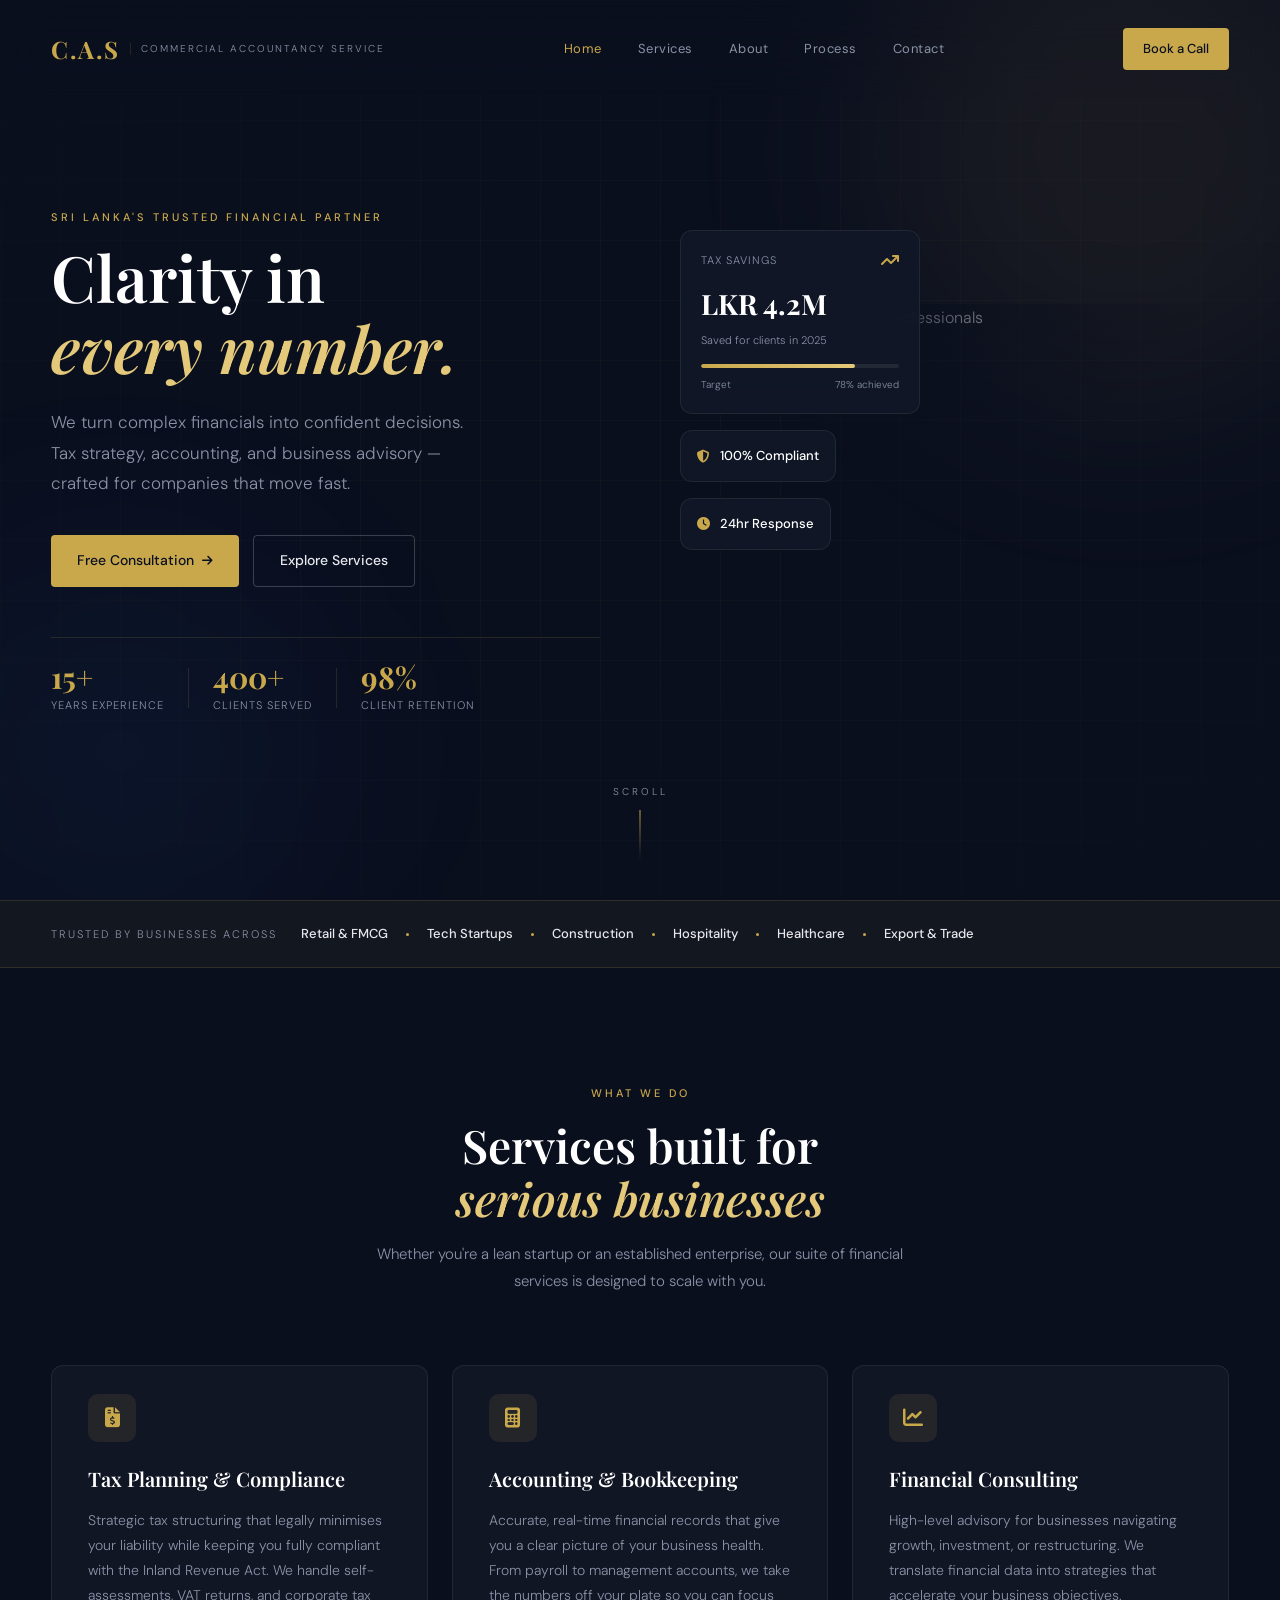
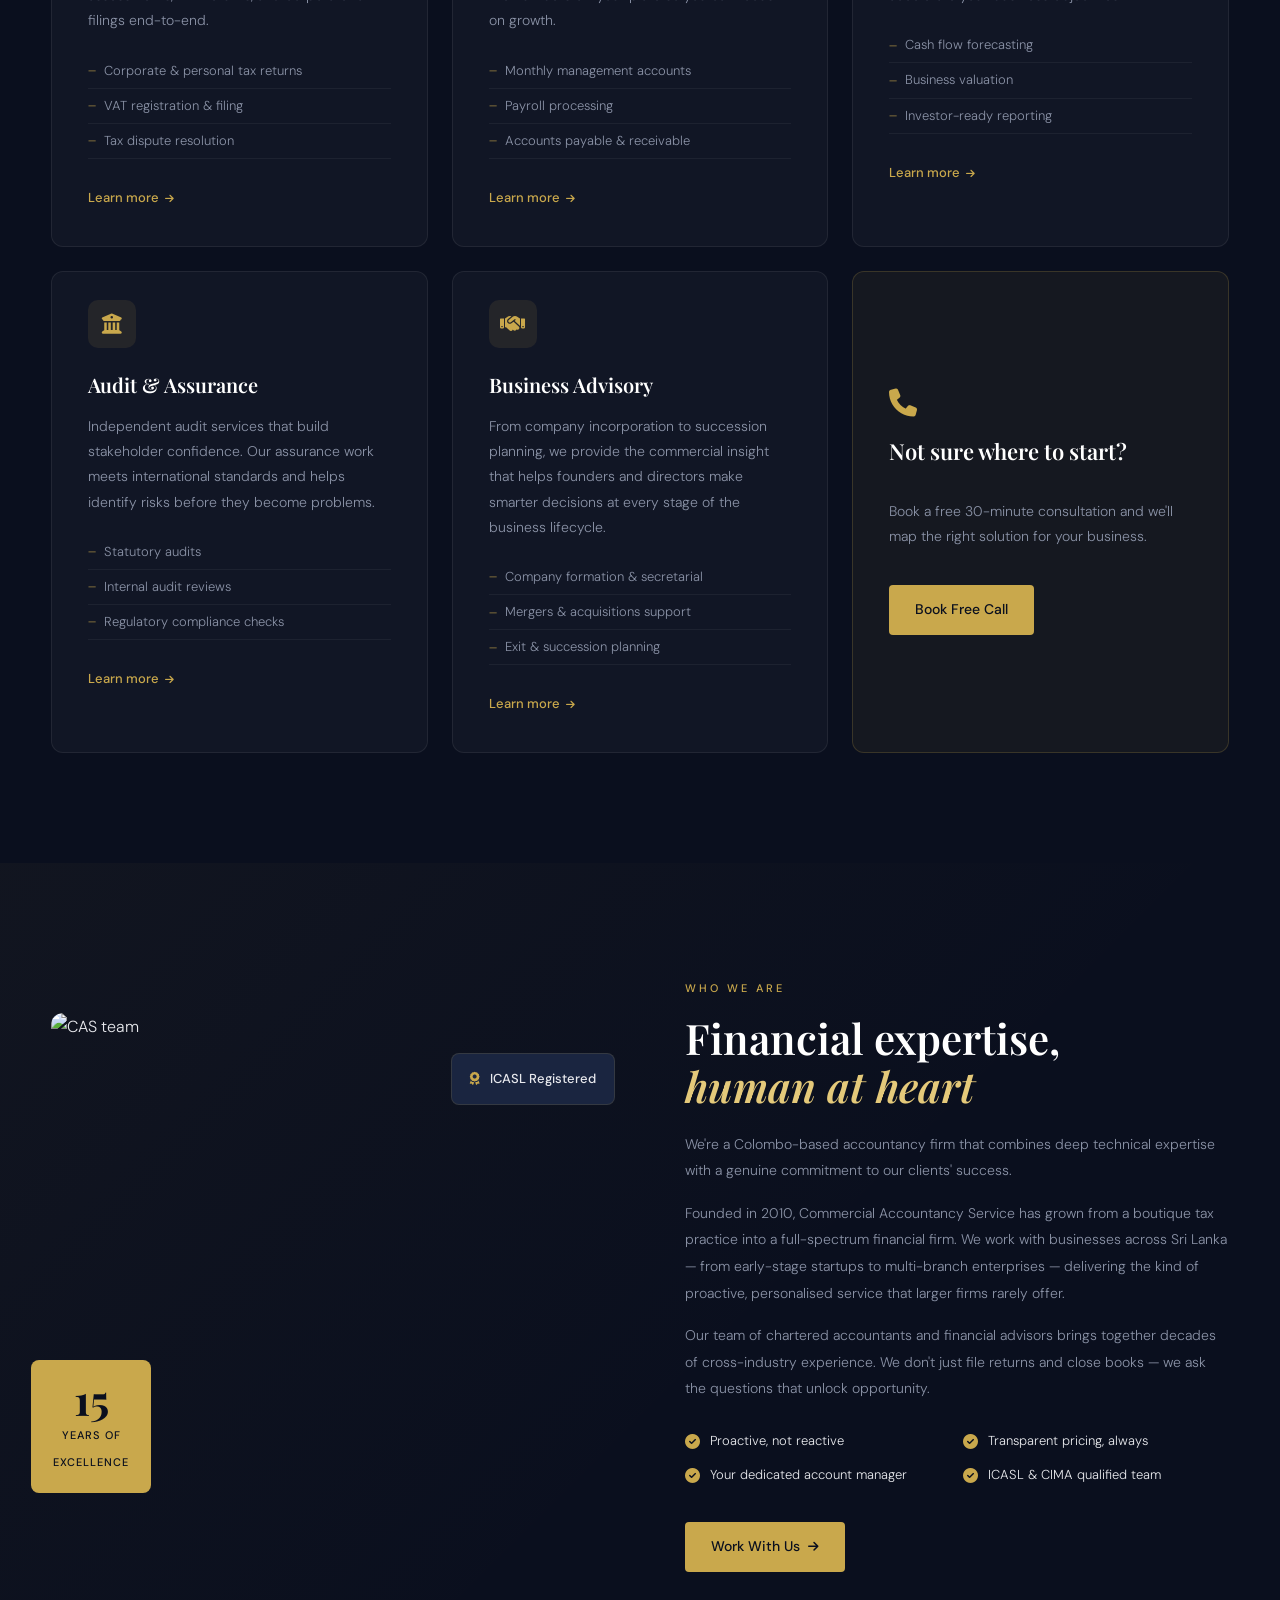
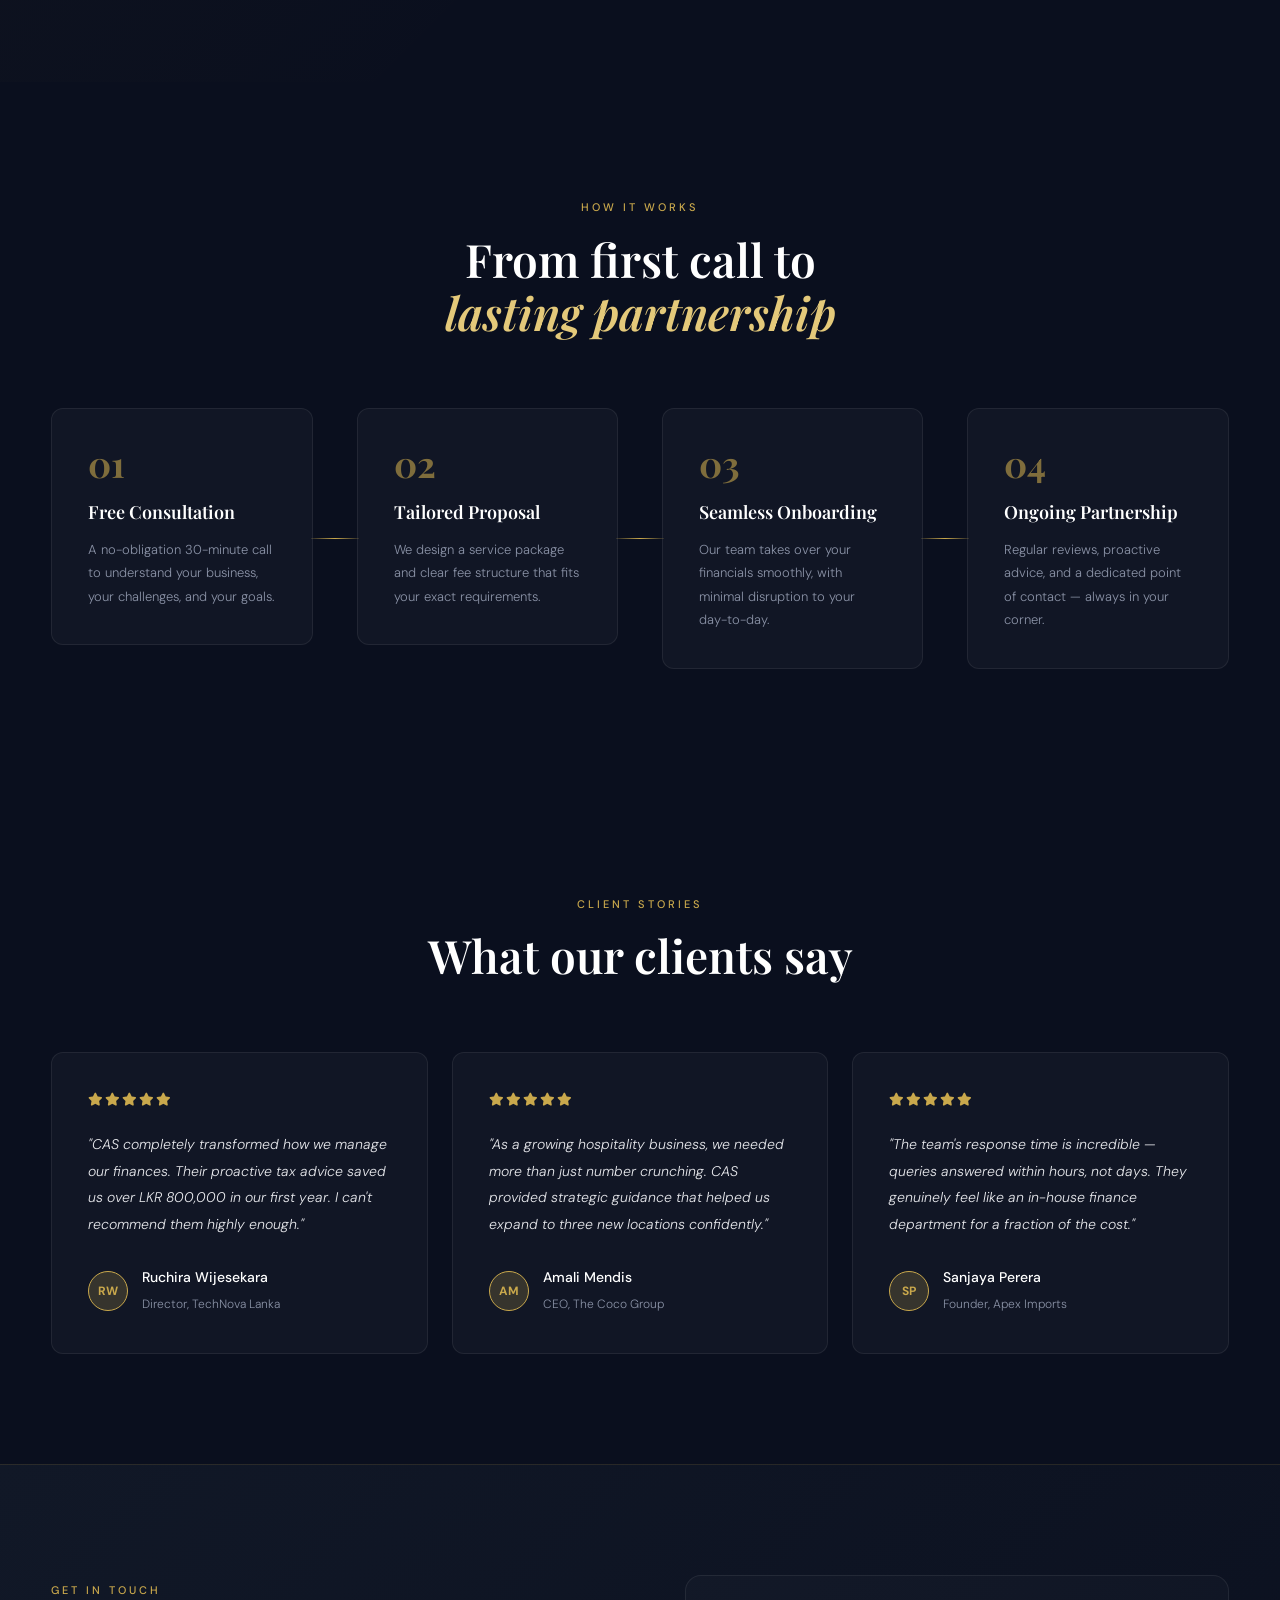
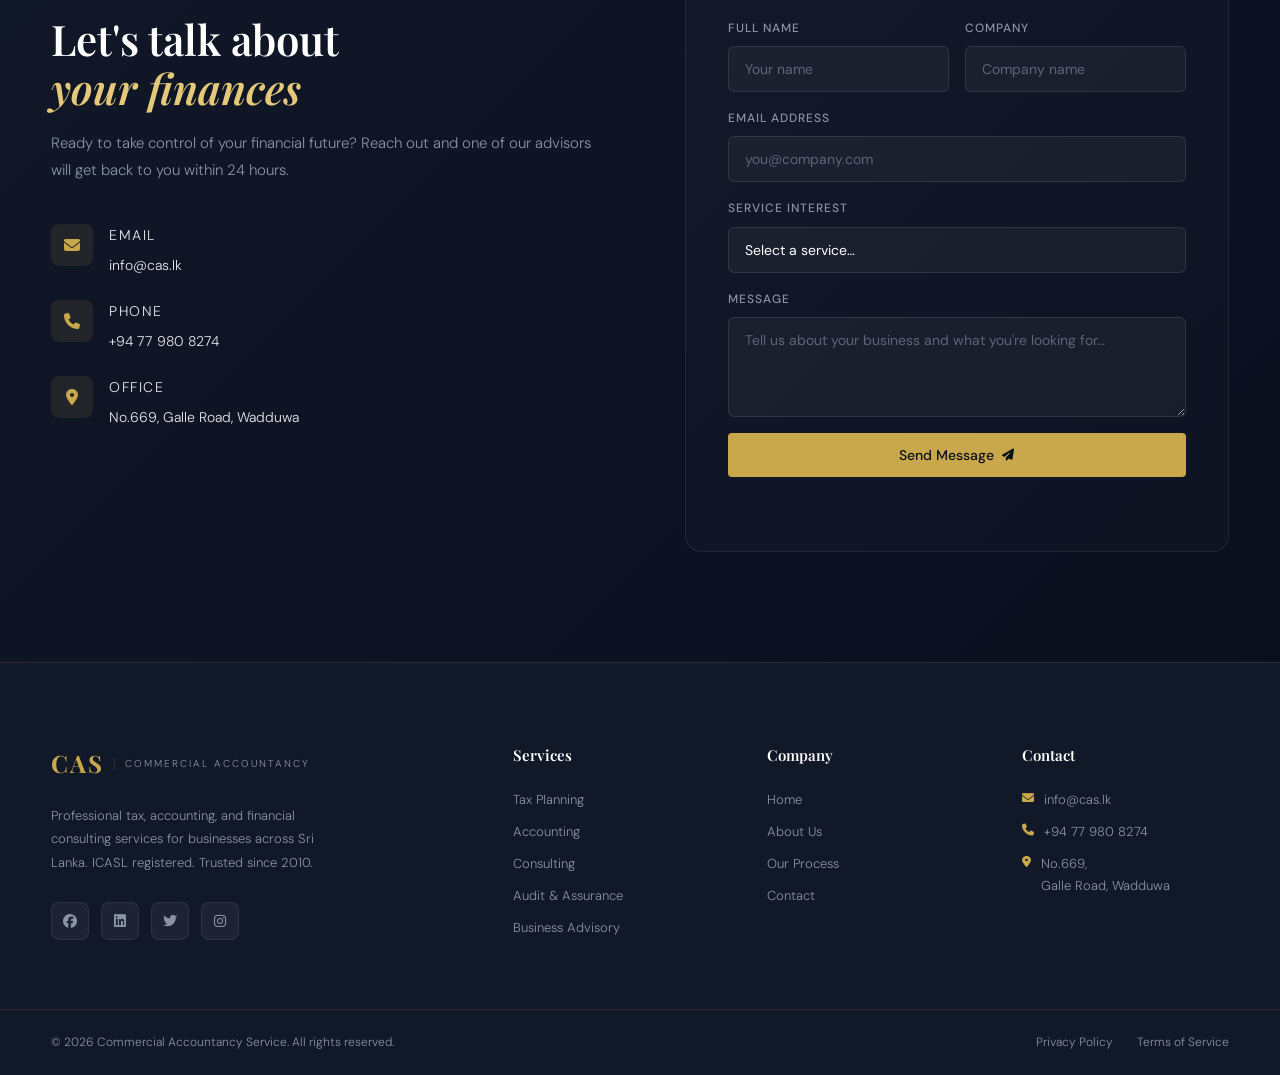
==== index.html @ 81c6eb9f "k" ====
<!DOCTYPE html>
<html lang="en">
<head>
  <meta charset="UTF-8">
  <meta name="viewport" content="width=device-width, initial-scale=1.0">
  <title>CAS — Commercial Accountancy Service</title>
  <link rel="stylesheet" href="style.css">
  <link href="https://fonts.googleapis.com/css2?family=Playfair+Display:ital,wght@0,400;0,600;0,700;1,400&family=DM+Sans:wght@300;400;500&display=swap" rel="stylesheet">
  <link rel="stylesheet" href="https://cdnjs.cloudflare.com/ajax/libs/font-awesome/6.5.0/css/all.min.css">
</head>
<body>

  <!--CURSOR-->
  <div class="cursor"></div>
  <div class="cursor-trail"></div>

  <!--HEADER-->
  <header id="header">
    <div class="container nav-wrap">
      <a href="#home" class="logo">
        <span class="logo-mark">C.A.S</span>
        <span class="logo-sub">Commercial Accountancy Service</span>
      </a>
      <nav id="nav">
        <a href="#home" class="nav-link">Home</a>
        <a href="#services" class="nav-link">Services</a>
        <a href="#about" class="nav-link">About</a>
        <a href="#process" class="nav-link">Process</a>
        <a href="#contact" class="nav-link">Contact</a>
      </nav>
      <a href="#contact" class="btn btn-header">Book a Call</a>
      <button id="menuBtn" aria-label="Toggle menu">
        <span></span><span></span><span></span>
      </button>
    </div>
  </header>

  <!--HERO-->
  <section id="home" class="hero">
    <div class="hero-bg-grid"></div>
    <div class="hero-orb orb-1"></div>
    <div class="hero-orb orb-2"></div>
    <div class="container hero-inner">
      <div class="hero-text reveal">
        <span class="eyebrow">Sri Lanka's Trusted Financial Partner</span>
        <h1>Clarity in<br><em>every number.</em></h1>
        <p>We turn complex financials into confident decisions. Tax strategy, accounting, and business advisory — crafted for companies that move fast.</p>
        <div class="hero-cta">
          <a href="#contact" class="btn btn-primary">Free Consultation <i class="fa-solid fa-arrow-right"></i></a>
          <a href="#services" class="btn btn-ghost">Explore Services</a>
        </div>
        <div class="hero-stats">
          <div class="stat">
            <span class="stat-num">15+</span>
            <span class="stat-label">Years Experience</span>
          </div>
          <div class="stat-divider"></div>
          <div class="stat">
            <span class="stat-num">400+</span>
            <span class="stat-label">Clients Served</span>
          </div>
          <div class="stat-divider"></div>
          <div class="stat">
            <span class="stat-num">98%</span>
            <span class="stat-label">Client Retention</span>
          </div>
        </div>
      </div>
      <div class="hero-visual reveal reveal-delay">
        <div class="hero-card card-main">
          <div class="card-top">
            <span class="card-label">Tax Savings</span>
            <i class="fa-solid fa-arrow-trend-up gold"></i>
          </div>
          <div class="card-amount">LKR 4.2M</div>
          <div class="card-sub">Saved for clients in 2025</div>
          <div class="card-bar">
            <div class="card-bar-fill" style="width:78%"></div>
          </div>
          <div class="card-footer">
            <span>Target</span><span>78% achieved</span>
          </div>
        </div>
        <div class="hero-card card-mini card-a">
          <i class="fa-solid fa-shield-halved gold"></i>
          <span>100% Compliant</span>
        </div>
        <div class="hero-card card-mini card-b">
          <i class="fa-solid fa-clock gold"></i>
          <span>24hr Response</span>
        </div>
        <div class="hero-img-wrap">
          <img src="https://images.unsplash.com/photo-1554224154-22dec7ec8818?w=800&q=80" alt="Financial professionals" loading="lazy">
        </div>
      </div>
    </div>
    <div class="hero-scroll-hint">
      <span>Scroll</span>
      <div class="scroll-line"></div>
    </div>
  </section>

  <!--TRUST STRIP-->
  <div class="trust-strip">
    <div class="container trust-inner">
      <span class="trust-label">Trusted by businesses across</span>
      <div class="trust-items">
        <span>Retail &amp; FMCG</span>
        <span class="dot"></span>
        <span>Tech Startups</span>
        <span class="dot"></span>
        <span>Construction</span>
        <span class="dot"></span>
        <span>Hospitality</span>
        <span class="dot"></span>
        <span>Healthcare</span>
        <span class="dot"></span>
        <span>Export &amp; Trade</span>
      </div>
    </div>
  </div>

  <!--SERVICE-->
  <section id="services" class="services">
    <div class="container">
      <div class="section-header reveal">
        <span class="eyebrow">What We Do</span>
        <h2>Services built for<br><em>serious businesses</em></h2>
        <p>Whether you're a lean startup or an established enterprise, our suite of financial services is designed to scale with you.</p>
      </div>
      <div class="services-grid">

        <div class="service-card reveal" data-delay="0">
          <div class="service-num"></div>
          <div class="service-icon"><i class="fa-solid fa-file-invoice-dollar"></i></div>
          <h3>Tax Planning &amp; Compliance</h3>
          <p>Strategic tax structuring that legally minimises your liability while keeping you fully compliant with the Inland Revenue Act. We handle self-assessments, VAT returns, and corporate tax filings end-to-end.</p>
          <ul class="service-list">
            <li>Corporate &amp; personal tax returns</li>
            <li>VAT registration &amp; filing</li>
            <li>Tax dispute resolution</li>
          </ul>
          <a href="#contact" class="service-link">Learn more <i class="fa-solid fa-arrow-right"></i></a>
        </div>

        <div class="service-card reveal" data-delay="1">
          <div class="service-num"></div>
          <div class="service-icon"><i class="fa-solid fa-calculator"></i></div>
          <h3>Accounting &amp; Bookkeeping</h3>
          <p>Accurate, real-time financial records that give you a clear picture of your business health. From payroll to management accounts, we take the numbers off your plate so you can focus on growth.</p>
          <ul class="service-list">
            <li>Monthly management accounts</li>
            <li>Payroll processing</li>
            <li>Accounts payable &amp; receivable</li>
          </ul>
          <a href="#contact" class="service-link">Learn more <i class="fa-solid fa-arrow-right"></i></a>
        </div>

        <div class="service-card reveal" data-delay="2">
          <div class="service-num"></div>
          <div class="service-icon"><i class="fa-solid fa-chart-line"></i></div>
          <h3>Financial Consulting</h3>
          <p>High-level advisory for businesses navigating growth, investment, or restructuring. We translate financial data into strategies that accelerate your business objectives.</p>
          <ul class="service-list">
            <li>Cash flow forecasting</li>
            <li>Business valuation</li>
            <li>Investor-ready reporting</li>
          </ul>
          <a href="#contact" class="service-link">Learn more <i class="fa-solid fa-arrow-right"></i></a>
        </div>

        <div class="service-card reveal" data-delay="3">
          <div class="service-num"></div>
          <div class="service-icon"><i class="fa-solid fa-building-columns"></i></div>
          <h3>Audit &amp; Assurance</h3>
          <p>Independent audit services that build stakeholder confidence. Our assurance work meets international standards and helps identify risks before they become problems.</p>
          <ul class="service-list">
            <li>Statutory audits</li>
            <li>Internal audit reviews</li>
            <li>Regulatory compliance checks</li>
          </ul>
          <a href="#contact" class="service-link">Learn more <i class="fa-solid fa-arrow-right"></i></a>
        </div>

        <div class="service-card reveal" data-delay="4">
          <div class="service-num"></div>
          <div class="service-icon"><i class="fa-solid fa-handshake"></i></div>
          <h3>Business Advisory</h3>
          <p>From company incorporation to succession planning, we provide the commercial insight that helps founders and directors make smarter decisions at every stage of the business lifecycle.</p>
          <ul class="service-list">
            <li>Company formation &amp; secretarial</li>
            <li>Mergers &amp; acquisitions support</li>
            <li>Exit &amp; succession planning</li>
          </ul>
          <a href="#contact" class="service-link">Learn more <i class="fa-solid fa-arrow-right"></i></a>
        </div>

        <div class="service-card service-cta reveal" data-delay="5">
          <i class="fa-solid fa-phone gold"></i>
          <h3>Not sure where to start?</h3>
          <p>Book a free 30-minute consultation and we'll map the right solution for your business.</p>
          <a href="#contact" class="btn btn-primary">Book Free Call</a>
        </div>

      </div>
    </div>
  </section>

  <!--ABOUT-->
  <section id="about" class="about">
    <div class="about-bg"></div>
    <div class="container about-inner">
      <div class="about-visual reveal">
        <div class="about-img-wrap">
          <img src="https://images.unsplash.com/photo-1521791136064-7986c2920216?w=800&q=80" alt="CAS team" loading="lazy">
        </div>
        <div class="about-badge">
          <i class="fa-solid fa-award gold"></i>
          <span>ICASL Registered</span>
        </div>
        <div class="about-years">
          <span class="years-num">15</span>
          <span class="years-text">Years of<br>Excellence</span>
        </div>
      </div>
      <div class="about-text reveal reveal-delay">
        <span class="eyebrow">Who We Are</span>
        <h2>Financial expertise,<br><em>human at heart</em></h2>
        <p class="about-lead">We're a Colombo-based accountancy firm that combines deep technical expertise with a genuine commitment to our clients' success.</p>
        <p>Founded in 2010, Commercial Accountancy Service has grown from a boutique tax practice into a full-spectrum financial firm. We work with businesses across Sri Lanka — from early-stage startups to multi-branch enterprises — delivering the kind of proactive, personalised service that larger firms rarely offer.</p>
        <p>Our team of chartered accountants and financial advisors brings together decades of cross-industry experience. We don't just file returns and close books — we ask the questions that unlock opportunity.</p>
        <div class="about-values">
          <div class="value">
            <i class="fa-solid fa-check-circle gold"></i>
            <span>Proactive, not reactive</span>
          </div>
          <div class="value">
            <i class="fa-solid fa-check-circle gold"></i>
            <span>Transparent pricing, always</span>
          </div>
          <div class="value">
            <i class="fa-solid fa-check-circle gold"></i>
            <span>Your dedicated account manager</span>
          </div>
          <div class="value">
            <i class="fa-solid fa-check-circle gold"></i>
            <span>ICASL &amp; CIMA qualified team</span>
          </div>
        </div>
        <a href="#contact" class="btn btn-primary">Work With Us <i class="fa-solid fa-arrow-right"></i></a>
      </div>
    </div>
  </section>

  <!--PROCESS -->
  <section id="process" class="process">
    <div class="container">
      <div class="section-header reveal">
        <span class="eyebrow">How It Works</span>
        <h2>From first call to<br><em>lasting partnership</em></h2>
      </div>
      <div class="process-steps">
        <div class="process-step reveal" data-delay="0">
          <div class="step-num">01</div>
          <div class="step-content">
            <h3>Free Consultation</h3>
            <p>A no-obligation 30-minute call to understand your business, your challenges, and your goals.</p>
          </div>
        </div>
        <div class="process-connector"></div>
        <div class="process-step reveal" data-delay="1">
          <div class="step-num">02</div>
          <div class="step-content">
            <h3>Tailored Proposal</h3>
            <p>We design a service package and clear fee structure that fits your exact requirements.</p>
          </div>
        </div>
        <div class="process-connector"></div>
        <div class="process-step reveal" data-delay="2">
          <div class="step-num">03</div>
          <div class="step-content">
            <h3>Seamless Onboarding</h3>
            <p>Our team takes over your financials smoothly, with minimal disruption to your day-to-day.</p>
          </div>
        </div>
        <div class="process-connector"></div>
        <div class="process-step reveal" data-delay="3">
          <div class="step-num">04</div>
          <div class="step-content">
            <h3>Ongoing Partnership</h3>
            <p>Regular reviews, proactive advice, and a dedicated point of contact — always in your corner.</p>
          </div>
        </div>
      </div>
    </div>
  </section>

  <!--TESTIMONIALS -->
  <section class="testimonials">
    <div class="container">
      <div class="section-header reveal">
        <span class="eyebrow">Client Stories</span>
        <h2>What our clients say</h2>
      </div>
      <div class="testimonials-grid">
        <div class="testimonial reveal" data-delay="0">
          <div class="stars">
            <i class="fa-solid fa-star"></i><i class="fa-solid fa-star"></i><i class="fa-solid fa-star"></i><i class="fa-solid fa-star"></i><i class="fa-solid fa-star"></i>
          </div>
          <p>"CAS completely transformed how we manage our finances. Their proactive tax advice saved us over LKR 800,000 in our first year. I can't recommend them highly enough."</p>
          <div class="testimonial-author">
            <div class="author-avatar">RW</div>
            <div>
              <strong>Ruchira Wijesekara</strong>
              <span>Director, TechNova Lanka</span>
            </div>
          </div>
        </div>
        <div class="testimonial reveal" data-delay="1">
          <div class="stars">
            <i class="fa-solid fa-star"></i><i class="fa-solid fa-star"></i><i class="fa-solid fa-star"></i><i class="fa-solid fa-star"></i><i class="fa-solid fa-star"></i>
          </div>
          <p>"As a growing hospitality business, we needed more than just number crunching. CAS provided strategic guidance that helped us expand to three new locations confidently."</p>
          <div class="testimonial-author">
            <div class="author-avatar">AM</div>
            <div>
              <strong>Amali Mendis</strong>
              <span>CEO, The Coco Group</span>
            </div>
          </div>
        </div>
        <div class="testimonial reveal" data-delay="2">
          <div class="stars">
            <i class="fa-solid fa-star"></i><i class="fa-solid fa-star"></i><i class="fa-solid fa-star"></i><i class="fa-solid fa-star"></i><i class="fa-solid fa-star"></i>
          </div>
          <p>"The team's response time is incredible — queries answered within hours, not days. They genuinely feel like an in-house finance department for a fraction of the cost."</p>
          <div class="testimonial-author">
            <div class="author-avatar">SP</div>
            <div>
              <strong>Sanjaya Perera</strong>
              <span>Founder, Apex Imports</span>
            </div>
          </div>
        </div>
      </div>
    </div>
  </section>

  <!--CONTACT-->
  <section id="contact" class="contact">
    <div class="container contact-inner">
      <div class="contact-info reveal">
        <span class="eyebrow">Get In Touch</span>
        <h2>Let's talk about<br><em>your finances</em></h2>
        <p>Ready to take control of your financial future? Reach out and one of our advisors will get back to you within 24 hours.</p>
        <div class="contact-details">
          <div class="contact-item">
            <div class="contact-icon"><i class="fa-solid fa-envelope"></i></div>
            <div>
              <span class="contact-detail-label">Email</span>
              <a href="mailto:info@cas.lk">info@cas.lk</a>
            </div>
          </div>
          <div class="contact-item">
            <div class="contact-icon"><i class="fa-solid fa-phone"></i></div>
            <div>
              <span class="contact-detail-label">Phone</span>
              <a href="tel:+94771234567">+94 77 980 8274</a>
            </div>
          </div>
          <div class="contact-item">
            <div class="contact-icon"><i class="fa-solid fa-location-dot"></i></div>
            <div>
              <span class="contact-detail-label">Office</span>
              <span>No.669, Galle Road, Wadduwa</span>
            </div>
          </div>
        </div>
      </div>
      <div class="contact-form-wrap reveal reveal-delay">
        <form id="contactForm">
          <div class="form-row">
            <div class="form-group">
              <label for="name">Full Name</label>
              <input type="text" id="name" placeholder="Your name" required>
            </div>
            <div class="form-group">
              <label for="company">Company</label>
              <input type="text" id="company" placeholder="Company name">
            </div>
          </div>
          <div class="form-group">
            <label for="email">Email Address</label>
            <input type="email" id="email" placeholder="you@company.com" required>
          </div>
          <div class="form-group">
            <label for="service">Service Interest</label>
            <select id="service">
              <option value="">Select a service…</option>
              <option>Tax Planning &amp; Compliance</option>
              <option>Accounting &amp; Bookkeeping</option>
              <option>Financial Consulting</option>
              <option>Audit &amp; Assurance</option>
              <option>Business Advisory</option>
            </select>
          </div>
          <div class="form-group">
            <label for="message">Message</label>
            <textarea id="message" placeholder="Tell us about your business and what you're looking for…" rows="4"></textarea>
          </div>
          <button type="submit" class="btn btn-primary btn-full">Send Message <i class="fa-solid fa-paper-plane"></i></button>
          <p id="msg"></p>
        </form>
      </div>
    </div>
  </section>

  <!--FOOTER-->
  <footer class="footer">
    <div class="container footer-inner">
      <div class="footer-brand">
        <div class="logo">
          <span class="logo-mark">CAS</span>
          <span class="logo-sub">Commercial Accountancy</span>
        </div>
        <p>Professional tax, accounting, and financial consulting services for businesses across Sri Lanka. ICASL registered. Trusted since 2010.</p>
        <div class="socials">
          <a href="#" aria-label="Facebook"><i class="fab fa-facebook"></i></a>
          <a href="#" aria-label="LinkedIn"><i class="fab fa-linkedin"></i></a>
          <a href="#" aria-label="Twitter"><i class="fab fa-twitter"></i></a>
          <a href="#" aria-label="Instagram"><i class="fab fa-instagram"></i></a>
        </div>
      </div>
      <div class="footer-col">
        <h4>Services</h4>
        <a href="#services">Tax Planning</a>
        <a href="#services">Accounting</a>
        <a href="#services">Consulting</a>
        <a href="#services">Audit &amp; Assurance</a>
        <a href="#services">Business Advisory</a>
      </div>
      <div class="footer-col">
        <h4>Company</h4>
        <a href="#home">Home</a>
        <a href="#about">About Us</a>
        <a href="#process">Our Process</a>
        <a href="#contact">Contact</a>
      </div>
      <div class="footer-col">
        <h4>Contact</h4>
        <p><i class="fa-solid fa-envelope"></i> info@cas.lk</p>
        <p><i class="fa-solid fa-phone"></i> +94 77 980 8274</p>
        <p><i class="fa-solid fa-location-dot"></i>No.669,<br>Galle Road, Wadduwa</p>
      </div>
    </div>
    <div class="footer-bottom">
      <div class="container footer-bottom-inner">
        <p>© 2026 Commercial Accountancy Service. All rights reserved.</p>
        <div class="footer-legal">
          <a href="#">Privacy Policy</a>
          <a href="#">Terms of Service</a>
        </div>
      </div>
    </div>
  </footer>

  <script src="script.js"></script>
</body>
</html>
---- style.css ----
/* =============================================
   CAS — Commercial Accountancy Service
   Complete Redesign | Luxury Financial Aesthetic
   ============================================= */

:root {
  --navy:   #0a0f1e;
  --navy-2: #111827;
  --navy-3: #1a2540;
  --gold:   #c9a84c;
  --gold-2: #e4c97a;
  --gold-3: #f5e4b3;
  --white:  #ffffff;
  --off-white: #f4f4f0;
  --text:   #e8e9ed;
  --text-muted: #8a92a6;
  --border: rgba(201,168,76,0.15);
  --card-bg: rgba(255,255,255,0.03);
  --card-border: rgba(255,255,255,0.07);
  --transition: 0.4s cubic-bezier(0.16, 1, 0.3, 1);
  --ease-out: cubic-bezier(0.16, 1, 0.3, 1);
}

/* ══ BASE ══ */
*, *::before, *::after {
  margin: 0; padding: 0; box-sizing: border-box;
}

html {
  scroll-behavior: smooth;
  font-size: 16px;
}

body {
  background: var(--navy);
  color: var(--text);
  font-family: 'DM Sans', sans-serif;
  font-weight: 300;
  line-height: 1.7;
  overflow-x: hidden;
}

img { display: block; width: 100%; object-fit: cover; }
a { text-decoration: none; color: inherit; }

.container {
  width: 92%;
  max-width: 1200px;
  margin: 0 auto;
}

em { font-style: italic; color: var(--gold-2); }

.gold { color: var(--gold); }


/* ══ EYEBROW ══ */
.eyebrow {
  display: inline-block;
  font-size: 11px;
  font-weight: 500;
  letter-spacing: 3px;
  text-transform: uppercase;
  color: var(--gold);
  margin-bottom: 16px;
}

/* ══ BUTTONS ══ */
.btn {
  display: inline-flex;
  align-items: center;
  gap: 8px;
  padding: 13px 26px;
  border-radius: 4px;
  font-family: 'DM Sans', sans-serif;
  font-weight: 500;
  font-size: 14px;
  cursor: pointer;
  border: none;
  transition: var(--transition);
}

.btn-primary {
  background: var(--gold);
  color: var(--navy);
}
.btn-primary:hover {
  background: var(--gold-2);
  transform: translateY(-2px);
  box-shadow: 0 12px 30px rgba(201,168,76,0.25);
}
.btn-primary i { font-size: 12px; transition: transform 0.3s ease; }
.btn-primary:hover i { transform: translateX(4px); }

.btn-ghost {
  background: transparent;
  color: var(--text);
  border: 1px solid rgba(255,255,255,0.2);
}
.btn-ghost:hover {
  border-color: var(--gold);
  color: var(--gold);
  transform: translateY(-2px);
}

.btn-header {
  background: var(--gold);
  color: var(--navy);
  padding: 10px 20px;
  font-size: 13px;
  font-weight: 500;
}
.btn-header:hover { background: var(--gold-2); }

.btn-full { width: 100%; justify-content: center; }

/* ══ SCROLL REVEAL ══ */
.reveal {
  opacity: 0;
  transform: translateY(40px);
  transition: opacity 0.8s var(--ease-out), transform 0.8s var(--ease-out);
}
.reveal.visible { opacity: 1; transform: translateY(0); }
.reveal-delay { transition-delay: 0.2s; }
[data-delay="1"] { transition-delay: 0.1s; }
[data-delay="2"] { transition-delay: 0.2s; }
[data-delay="3"] { transition-delay: 0.3s; }
[data-delay="4"] { transition-delay: 0.4s; }
[data-delay="5"] { transition-delay: 0.5s; }

/* ══ HEADER ══ */
#header {
  position: fixed;
  top: 0; left: 0; right: 0;
  z-index: 1000;
  padding: 0;
  transition: box-shadow 0.4s ease;
  /* NO backdrop-filter here — would trap fixed nav children in stacking context */
}

/* Blur lives on ::before so header never creates a stacking context */
#header::before {
  content: '';
  position: absolute;
  inset: 0;
  background: rgba(10,15,30,0);
  backdrop-filter: blur(20px);
  -webkit-backdrop-filter: blur(20px);
  transition: background 0.4s ease;
  z-index: -1;
}

#header.scrolled::before {
  background: rgba(10,15,30,0.95);
}

#header.scrolled {
  box-shadow: 0 1px 0 var(--border);
}

.nav-wrap {
  display: flex;
  align-items: center;
  justify-content: space-between;
  padding: 28px 0;
  transition: padding 0.4s ease;
}
#header.scrolled .nav-wrap { padding: 18px 0; }

.logo {
  display: flex;
  align-items: center;
  gap: 10px;
}
.logo-mark {
  font-family: 'Playfair Display', serif;
  font-size: 24px;
  font-weight: 700;
  color: var(--gold);
  letter-spacing: 2px;
}
.logo-sub {
  font-size: 10px;
  letter-spacing: 2px;
  text-transform: uppercase;
  color: var(--text-muted);
  line-height: 1.2;
  border-left: 1px solid var(--border);
  padding-left: 10px;
}

#nav {
  display: flex;
  align-items: center;
  gap: 36px;
}

.nav-link {
  font-size: 13px;
  font-weight: 400;
  color: var(--text-muted);
  letter-spacing: 0.5px;
  transition: color 0.3s;
  position: relative;
}
.nav-link::after {
  content: '';
  position: absolute;
  bottom: -4px; left: 0;
  width: 0; height: 1px;
  background: var(--gold);
  transition: width 0.3s ease;
}
.nav-link:hover { color: var(--white); }
.nav-link:hover::after { width: 100%; }

#menuBtn {
  display: none;
  flex-direction: column;
  gap: 5px;
  background: none;
  border: none;
  cursor: pointer;
  padding: 4px;
}
#menuBtn span {
  display: block;
  width: 22px; height: 1.5px;
  background: var(--text);
  transition: var(--transition);
}
#menuBtn.open span:nth-child(1) { transform: translateY(6.5px) rotate(45deg); }
#menuBtn.open span:nth-child(2) { opacity: 0; }
#menuBtn.open span:nth-child(3) { transform: translateY(-6.5px) rotate(-45deg); }

/* ══ HERO ══ */
.hero {
  min-height: 100vh;
  display: flex;
  align-items: center;
  position: relative;
  overflow: hidden;
  padding: 140px 0 100px;
}

.hero-bg-grid {
  position: absolute;
  inset: 0;
  background-image:
    linear-gradient(rgba(201,168,76,0.04) 1px, transparent 1px),
    linear-gradient(90deg, rgba(201,168,76,0.04) 1px, transparent 1px);
  background-size: 60px 60px;
  mask-image: radial-gradient(ellipse 80% 80% at 50% 50%, black 20%, transparent 100%);
}

.hero-orb {
  position: absolute;
  border-radius: 50%;
  filter: blur(100px);
  pointer-events: none;
}
.orb-1 {
  width: 500px; height: 500px;
  background: rgba(201,168,76,0.08);
  top: -100px; right: -100px;
}
.orb-2 {
  width: 400px; height: 400px;
  background: rgba(37,99,235,0.06);
  bottom: -50px; left: -80px;
}

.hero-inner {
  display: grid;
  grid-template-columns: 1fr 1fr;
  gap: 80px;
  align-items: center;
  position: relative;
}

.hero-text h1 {
  font-family: 'Playfair Display', serif;
  font-size: clamp(40px, 5vw, 68px);
  font-weight: 600;
  line-height: 1.1;
  margin-bottom: 24px;
  color: var(--white);
}

.hero-text p {
  font-size: 17px;
  color: var(--text-muted);
  margin-bottom: 36px;
  max-width: 440px;
  line-height: 1.8;
}

.hero-cta { display: flex; gap: 14px; flex-wrap: wrap; margin-bottom: 50px; }

.hero-stats {
  display: flex;
  align-items: center;
  gap: 24px;
  padding: 24px 0;
  border-top: 1px solid var(--border);
}

.stat-num {
  display: block;
  font-family: 'Playfair Display', serif;
  font-size: 30px;
  font-weight: 700;
  color: var(--gold);
  line-height: 1;
}
.stat-label {
  display: block;
  font-size: 11px;
  letter-spacing: 1px;
  text-transform: uppercase;
  color: var(--text-muted);
  margin-top: 4px;
}
.stat-divider {
  width: 1px;
  height: 40px;
  background: var(--border);
}

/* Hero Visual */
.hero-visual {
  position: relative;
  height: 520px;
}

.hero-img-wrap {
  position: absolute;
  bottom: 0; right: 0;
  width: 78%;
  height: 82%;
  border-radius: 12px;
  overflow: hidden;
}
.hero-img-wrap img { height: 100%; }
.hero-img-wrap::after {
  content: '';
  position: absolute;
  inset: 0;
  background: linear-gradient(135deg, var(--navy) 0%, transparent 50%);
}

.hero-card {
  position: absolute;
  background: rgba(17,24,39,0.9);
  backdrop-filter: blur(20px);
  border: 1px solid var(--card-border);
  border-radius: 12px;
  padding: 20px;
  z-index: 2;
}

.card-main {
  top: 20px; left: 0;
  width: 240px;
}
.card-top {
  display: flex;
  justify-content: space-between;
  align-items: center;
  margin-bottom: 10px;
}
.card-label {
  font-size: 11px;
  text-transform: uppercase;
  letter-spacing: 1px;
  color: var(--text-muted);
}
.card-amount {
  font-family: 'Playfair Display', serif;
  font-size: 28px;
  font-weight: 700;
  color: var(--white);
  margin-bottom: 4px;
}
.card-sub {
  font-size: 11px;
  color: var(--text-muted);
  margin-bottom: 14px;
}
.card-bar {
  height: 4px;
  background: rgba(255,255,255,0.08);
  border-radius: 2px;
  overflow: hidden;
  margin-bottom: 8px;
}
.card-bar-fill {
  height: 100%;
  background: linear-gradient(90deg, var(--gold), var(--gold-2));
  border-radius: 2px;
  animation: fillBar 2s 1s ease-out both;
}
@keyframes fillBar { from { width: 0 !important; } }
.card-footer {
  display: flex;
  justify-content: space-between;
  font-size: 10px;
  color: var(--text-muted);
}

.card-mini {
  display: flex;
  align-items: center;
  gap: 10px;
  padding: 14px 16px;
  font-size: 13px;
  font-weight: 500;
  color: var(--white);
  white-space: nowrap;
}
.card-a { top: 220px; left: 0; animation: floatA 4s ease-in-out infinite; }
.card-b { bottom: 180px; left: 0; animation: floatB 4s 1s ease-in-out infinite; }

@keyframes floatA { 0%,100% { transform: translateY(0); } 50% { transform: translateY(-8px); } }
@keyframes floatB { 0%,100% { transform: translateY(0); } 50% { transform: translateY(-6px); } }

.hero-scroll-hint {
  position: absolute;
  bottom: 40px;
  left: 50%;
  transform: translateX(-50%);
  display: flex;
  flex-direction: column;
  align-items: center;
  gap: 10px;
  font-size: 10px;
  letter-spacing: 3px;
  text-transform: uppercase;
  color: var(--text-muted);
}
.scroll-line {
  width: 1px;
  height: 50px;
  background: linear-gradient(to bottom, var(--gold), transparent);
  animation: scrollPulse 2s ease-in-out infinite;
}
@keyframes scrollPulse { 0%,100% { opacity: 0.4; } 50% { opacity: 1; } }

/* ══ TRUST STRIP ══ */
.trust-strip {
  background: rgba(201,168,76,0.05);
  border-top: 1px solid var(--border);
  border-bottom: 1px solid var(--border);
  padding: 22px 0;
}
.trust-inner {
  display: flex;
  align-items: center;
  gap: 24px;
  flex-wrap: wrap;
}
.trust-label {
  font-size: 11px;
  letter-spacing: 2px;
  text-transform: uppercase;
  color: var(--text-muted);
  white-space: nowrap;
}
.trust-items {
  display: flex;
  align-items: center;
  gap: 18px;
  flex-wrap: wrap;
}
.trust-items span {
  font-size: 13px;
  font-weight: 500;
  color: var(--text);
  white-space: nowrap;
}
.dot {
  width: 3px; height: 3px;
  border-radius: 50%;
  background: var(--gold);
  display: inline-block;
}

/* ══ SECTION HEADER ══ */
.section-header {
  text-align: center;
  max-width: 580px;
  margin: 0 auto 70px;
}
.section-header h2 {
  font-family: 'Playfair Display', serif;
  font-size: clamp(30px, 4vw, 46px);
  font-weight: 600;
  line-height: 1.15;
  color: var(--white);
  margin-bottom: 16px;
}
.section-header p {
  font-size: 15px;
  color: var(--text-muted);
  line-height: 1.8;
}

/* ══ SERVICES ══ */
.services { padding: 110px 0; }

.services-grid {
  display: grid;
  grid-template-columns: repeat(3, 1fr);
  gap: 24px;
}

.service-card {
  background: var(--card-bg);
  border: 1px solid var(--card-border);
  border-radius: 12px;
  padding: 36px;
  transition: var(--transition);
  position: relative;
  overflow: hidden;
}
.service-card::before {
  content: '';
  position: absolute;
  top: 0; left: 0; right: 0;
  height: 2px;
  background: linear-gradient(90deg, var(--gold), var(--gold-2));
  transform: scaleX(0);
  transform-origin: left;
  transition: transform 0.5s ease;
}
.service-card:hover::before { transform: scaleX(1); }
.service-card:hover {
  background: rgba(255,255,255,0.05);
  border-color: rgba(201,168,76,0.2);
  transform: translateY(-4px);
}

.service-num {
  font-family: 'Playfair Display', serif;
  font-size: 44px;
  font-weight: 700;
  color: rgba(201,168,76,0.12);
  line-height: 1;
  margin-bottom: -8px;
}

.service-icon {
  width: 48px; height: 48px;
  background: rgba(201,168,76,0.1);
  border-radius: 10px;
  display: flex;
  align-items: center;
  justify-content: center;
  margin-bottom: 20px;
}
.service-icon i {
  font-size: 20px;
  color: var(--gold);
}

.service-card h3 {
  font-family: 'Playfair Display', serif;
  font-size: 20px;
  font-weight: 600;
  color: var(--white);
  margin-bottom: 12px;
}
.service-card p {
  font-size: 14px;
  color: var(--text-muted);
  line-height: 1.8;
  margin-bottom: 20px;
}

.service-list {
  list-style: none;
  margin-bottom: 24px;
}
.service-list li {
  font-size: 13px;
  color: var(--text-muted);
  padding: 6px 0;
  border-bottom: 1px solid rgba(255,255,255,0.05);
  display: flex;
  align-items: center;
  gap: 8px;
}
.service-list li::before {
  content: '—';
  color: var(--gold);
  font-size: 10px;
}

.service-link {
  font-size: 13px;
  font-weight: 500;
  color: var(--gold);
  display: inline-flex;
  align-items: center;
  gap: 6px;
  transition: gap 0.3s;
}
.service-link:hover { gap: 10px; }
.service-link i { font-size: 10px; }

.service-cta {
  display: flex;
  flex-direction: column;
  align-items: flex-start;
  justify-content: center;
  background: rgba(201,168,76,0.06);
  border-color: rgba(201,168,76,0.2);
  gap: 16px;
}
.service-cta i { font-size: 28px; }
.service-cta h3 { font-size: 22px; }

/* ══ ABOUT ══ */
.about {
  padding: 110px 0;
  position: relative;
  overflow: hidden;
}
.about-bg {
  position: absolute;
  inset: 0;
  background: linear-gradient(135deg, rgba(201,168,76,0.04) 0%, transparent 60%);
}

.about-inner {
  display: grid;
  grid-template-columns: 1fr 1fr;
  gap: 90px;
  align-items: center;
  position: relative;
}

.about-visual {
  position: relative;
}
.about-img-wrap {
  border-radius: 12px;
  overflow: hidden;
  height: 520px;
}
.about-img-wrap img { height: 100%; }

.about-badge {
  position: absolute;
  top: 40px; right: -20px;
  background: var(--navy-3);
  border: 1px solid var(--border);
  border-radius: 8px;
  padding: 14px 18px;
  display: flex;
  align-items: center;
  gap: 10px;
  font-size: 13px;
  font-weight: 500;
}

.about-years {
  position: absolute;
  bottom: 40px; left: -20px;
  background: var(--gold);
  border-radius: 8px;
  padding: 18px 22px;
  text-align: center;
}
.years-num {
  display: block;
  font-family: 'Playfair Display', serif;
  font-size: 42px;
  font-weight: 700;
  color: var(--navy);
  line-height: 1;
}
.years-text {
  font-size: 11px;
  font-weight: 500;
  color: var(--navy);
  text-transform: uppercase;
  letter-spacing: 1px;
}

.about-text h2 {
  font-family: 'Playfair Display', serif;
  font-size: clamp(28px, 3.5vw, 42px);
  font-weight: 600;
  color: var(--white);
  line-height: 1.15;
  margin-bottom: 20px;
}
.about-lead {
  font-size: 17px;
  color: var(--text);
  line-height: 1.7;
  margin-bottom: 16px;
}
.about-text p {
  font-size: 14px;
  color: var(--text-muted);
  line-height: 1.9;
  margin-bottom: 16px;
}

.about-values {
  display: grid;
  grid-template-columns: 1fr 1fr;
  gap: 12px;
  margin: 28px 0 36px;
}
.value {
  display: flex;
  align-items: center;
  gap: 10px;
  font-size: 13px;
  color: var(--text);
}
.value i { font-size: 15px; }

/* ══ PROCESS ══ */
.process { padding: 110px 0; }

.process-steps {
  display: flex;
  align-items: flex-start;
  gap: 0;
}

.process-step {
  flex: 1;
  padding: 36px;
  background: var(--card-bg);
  border: 1px solid var(--card-border);
  border-radius: 12px;
  transition: var(--transition);
}
.process-step:hover {
  border-color: rgba(201,168,76,0.3);
  background: rgba(201,168,76,0.04);
}

.process-connector {
  width: 48px;
  flex-shrink: 0;
  height: 1px;
  background: linear-gradient(90deg, var(--border), var(--gold), var(--border));
  align-self: center;
  margin: 0 -2px;
}

.step-num {
  font-family: 'Playfair Display', serif;
  font-size: 36px;
  font-weight: 700;
  color: var(--gold);
  opacity: 0.6;
  line-height: 1;
  margin-bottom: 16px;
}
.step-content h3 {
  font-family: 'Playfair Display', serif;
  font-size: 18px;
  font-weight: 600;
  color: var(--white);
  margin-bottom: 10px;
}
.step-content p {
  font-size: 13px;
  color: var(--text-muted);
  line-height: 1.8;
}

/* ══ TESTIMONIALS ══ */
.testimonials { padding: 110px 0; }

.testimonials-grid {
  display: grid;
  grid-template-columns: repeat(3,1fr);
  gap: 24px;
}

.testimonial {
  background: var(--card-bg);
  border: 1px solid var(--card-border);
  border-radius: 12px;
  padding: 36px;
  transition: var(--transition);
}
.testimonial:hover {
  border-color: rgba(201,168,76,0.2);
  transform: translateY(-4px);
}

.stars { color: var(--gold); font-size: 13px; margin-bottom: 20px; }
.stars i { margin-right: 2px; }

.testimonial p {
  font-size: 14px;
  color: var(--text);
  line-height: 1.9;
  margin-bottom: 28px;
  font-style: italic;
}

.testimonial-author {
  display: flex;
  align-items: center;
  gap: 14px;
}
.author-avatar {
  width: 40px; height: 40px;
  border-radius: 50%;
  background: rgba(201,168,76,0.2);
  border: 1px solid var(--gold);
  display: flex;
  align-items: center;
  justify-content: center;
  font-size: 12px;
  font-weight: 700;
  color: var(--gold);
  flex-shrink: 0;
}
.testimonial-author strong {
  display: block;
  font-size: 14px;
  font-weight: 500;
  color: var(--white);
}
.testimonial-author span {
  font-size: 12px;
  color: var(--text-muted);
}

/* ══ CONTACT ══ */
.contact {
  padding: 110px 0;
  background: linear-gradient(135deg, var(--navy-2) 0%, var(--navy) 100%);
  border-top: 1px solid var(--border);
}

.contact-inner {
  display: grid;
  grid-template-columns: 1fr 1fr;
  gap: 90px;
  align-items: start;
}

.contact-info h2 {
  font-family: 'Playfair Display', serif;
  font-size: clamp(28px, 3.5vw, 42px);
  font-weight: 600;
  color: var(--white);
  line-height: 1.15;
  margin-bottom: 18px;
}
.contact-info > p {
  font-size: 15px;
  color: var(--text-muted);
  line-height: 1.8;
  margin-bottom: 40px;
}

.contact-details { display: flex; flex-direction: column; gap: 22px; }
.contact-item {
  display: flex;
  align-items: flex-start;
  gap: 16px;
}
.contact-icon {
  width: 42px; height: 42px;
  background: rgba(201,168,76,0.1);
  border-radius: 8px;
  display: flex;
  align-items: center;
  justify-content: center;
  color: var(--gold);
  font-size: 16px;
  flex-shrink: 0;
}
.contact-detail-label {
  display: block;
  font-size: 11px;
  letter-spacing: 1.5px;
  text-transform: uppercase;
  color: var(--text-muted);
  margin-bottom: 3px;
}
.contact-item a, .contact-item span {
  font-size: 14px;
  color: var(--text);
  transition: color 0.3s;
}
.contact-item a:hover { color: var(--gold); }

/* Form */
.contact-form-wrap {
  background: rgba(255,255,255,0.02);
  border: 1px solid var(--card-border);
  border-radius: 16px;
  padding: 42px;
}

.form-row {
  display: grid;
  grid-template-columns: 1fr 1fr;
  gap: 16px;
}

.form-group {
  display: flex;
  flex-direction: column;
  gap: 8px;
  margin-bottom: 16px;
}

.form-group label {
  font-size: 12px;
  font-weight: 500;
  letter-spacing: 1px;
  text-transform: uppercase;
  color: var(--text-muted);
}

input, textarea, select {
  background: rgba(255,255,255,0.04);
  border: 1px solid rgba(255,255,255,0.1);
  border-radius: 6px;
  padding: 13px 16px;
  color: var(--white);
  font-family: 'DM Sans', sans-serif;
  font-size: 14px;
  transition: border-color 0.3s;
  appearance: none;
}
input:focus, textarea:focus, select:focus {
  outline: none;
  border-color: var(--gold);
  background: rgba(201,168,76,0.04);
}
input::placeholder, textarea::placeholder {
  color: rgba(138,146,166,0.6);
}
select option { background: var(--navy-2); }
textarea { resize: vertical; }

#msg {
  margin-top: 12px;
  font-size: 14px;
  color: #4ade80;
  text-align: center;
  min-height: 20px;
}

/* ══ FOOTER ══ */
.footer {
  background: var(--navy-2);
  border-top: 1px solid var(--border);
  padding: 80px 0 0;
}

.footer-inner {
  display: grid;
  grid-template-columns: 2fr 1fr 1fr 1fr;
  gap: 48px;
  padding-bottom: 60px;
}

.footer-brand p {
  font-size: 13px;
  color: var(--text-muted);
  line-height: 1.8;
  margin: 20px 0 28px;
  max-width: 280px;
}

.socials {
  display: flex;
  gap: 12px;
}
.socials a {
  width: 38px; height: 38px;
  border-radius: 8px;
  background: rgba(255,255,255,0.05);
  border: 1px solid var(--card-border);
  display: flex;
  align-items: center;
  justify-content: center;
  color: var(--text-muted);
  font-size: 14px;
  transition: var(--transition);
}
.socials a:hover {
  background: var(--gold);
  border-color: var(--gold);
  color: var(--navy);
  transform: translateY(-2px);
}

.footer-col h4 {
  font-family: 'Playfair Display', serif;
  font-size: 15px;
  font-weight: 600;
  color: var(--white);
  margin-bottom: 20px;
}
.footer-col a {
  display: block;
  font-size: 13px;
  color: var(--text-muted);
  margin-bottom: 10px;
  transition: color 0.3s;
}
.footer-col a:hover { color: var(--gold); }
.footer-col p {
  font-size: 13px;
  color: var(--text-muted);
  margin-bottom: 10px;
  display: flex;
  align-items: flex-start;
  gap: 10px;
}
.footer-col p i { color: var(--gold); font-size: 12px; margin-top: 3px; flex-shrink: 0; }

.footer-bottom {
  border-top: 1px solid var(--border);
}
.footer-bottom-inner {
  display: flex;
  justify-content: space-between;
  align-items: center;
  padding: 22px 0;
}
.footer-bottom p {
  font-size: 12px;
  color: var(--text-muted);
}
.footer-legal {
  display: flex;
  gap: 24px;
}
.footer-legal a {
  font-size: 12px;
  color: var(--text-muted);
  transition: color 0.3s;
}
.footer-legal a:hover { color: var(--gold); }

/* ══ MOBILE ══ */
@media (max-width: 1024px) {
  .services-grid { grid-template-columns: repeat(2,1fr); }
  .about-years { left: 10px; }
  .about-badge { right: 10px; }
}

@media (max-width: 768px) {
  .nav-wrap { padding: 20px 0; }
  .btn-header { display: none; }

  #nav {
    display: none;
    position: fixed;
    inset: 0;
    background: var(--navy);
    flex-direction: column;
    align-items: center;
    justify-content: center;
    gap: 32px;
    z-index: 999;
  }
  #nav.active { display: flex; }
  #nav .nav-link { font-size: 24px; color: var(--white); }
  #nav .nav-link::after { bottom: -6px; }

  #menuBtn { display: flex; z-index: 1001; position: relative; }

  .hero-inner { grid-template-columns: 1fr; gap: 60px; }
  .hero-visual { height: 340px; }
  .hero-stats { gap: 16px; }
  .hero-text h1 { font-size: 38px; }

  .services { padding: 80px 0; }
  .services-grid { grid-template-columns: 1fr; }

  .about-inner { grid-template-columns: 1fr; gap: 60px; }
  .about-img-wrap { height: 340px; }
  .about-years { bottom: 20px; left: 20px; }
  .about-badge { top: 20px; right: 20px; }
  .about-values { grid-template-columns: 1fr; }

  .process-steps { flex-direction: column; gap: 24px; }
  .process-connector {
    width: 1px; height: 30px;
    background: linear-gradient(to bottom, var(--border), var(--gold), var(--border));
    margin: -14px auto;
  }

  .testimonials-grid { grid-template-columns: 1fr; }

  .contact-inner { grid-template-columns: 1fr; gap: 50px; }
  .contact-form-wrap { padding: 28px; }
  .form-row { grid-template-columns: 1fr; }

  .footer-inner { grid-template-columns: 1fr 1fr; }
  .footer-brand { grid-column: span 2; }

  .footer-bottom-inner { flex-direction: column; gap: 12px; text-align: center; }

  .trust-inner { flex-direction: column; align-items: flex-start; }
}

@media (max-width: 480px) {
  .hero-visual { height: 280px; }
  .card-main { width: 200px; }
  .footer-inner { grid-template-columns: 1fr; }
  .footer-brand { grid-column: span 1; }
}
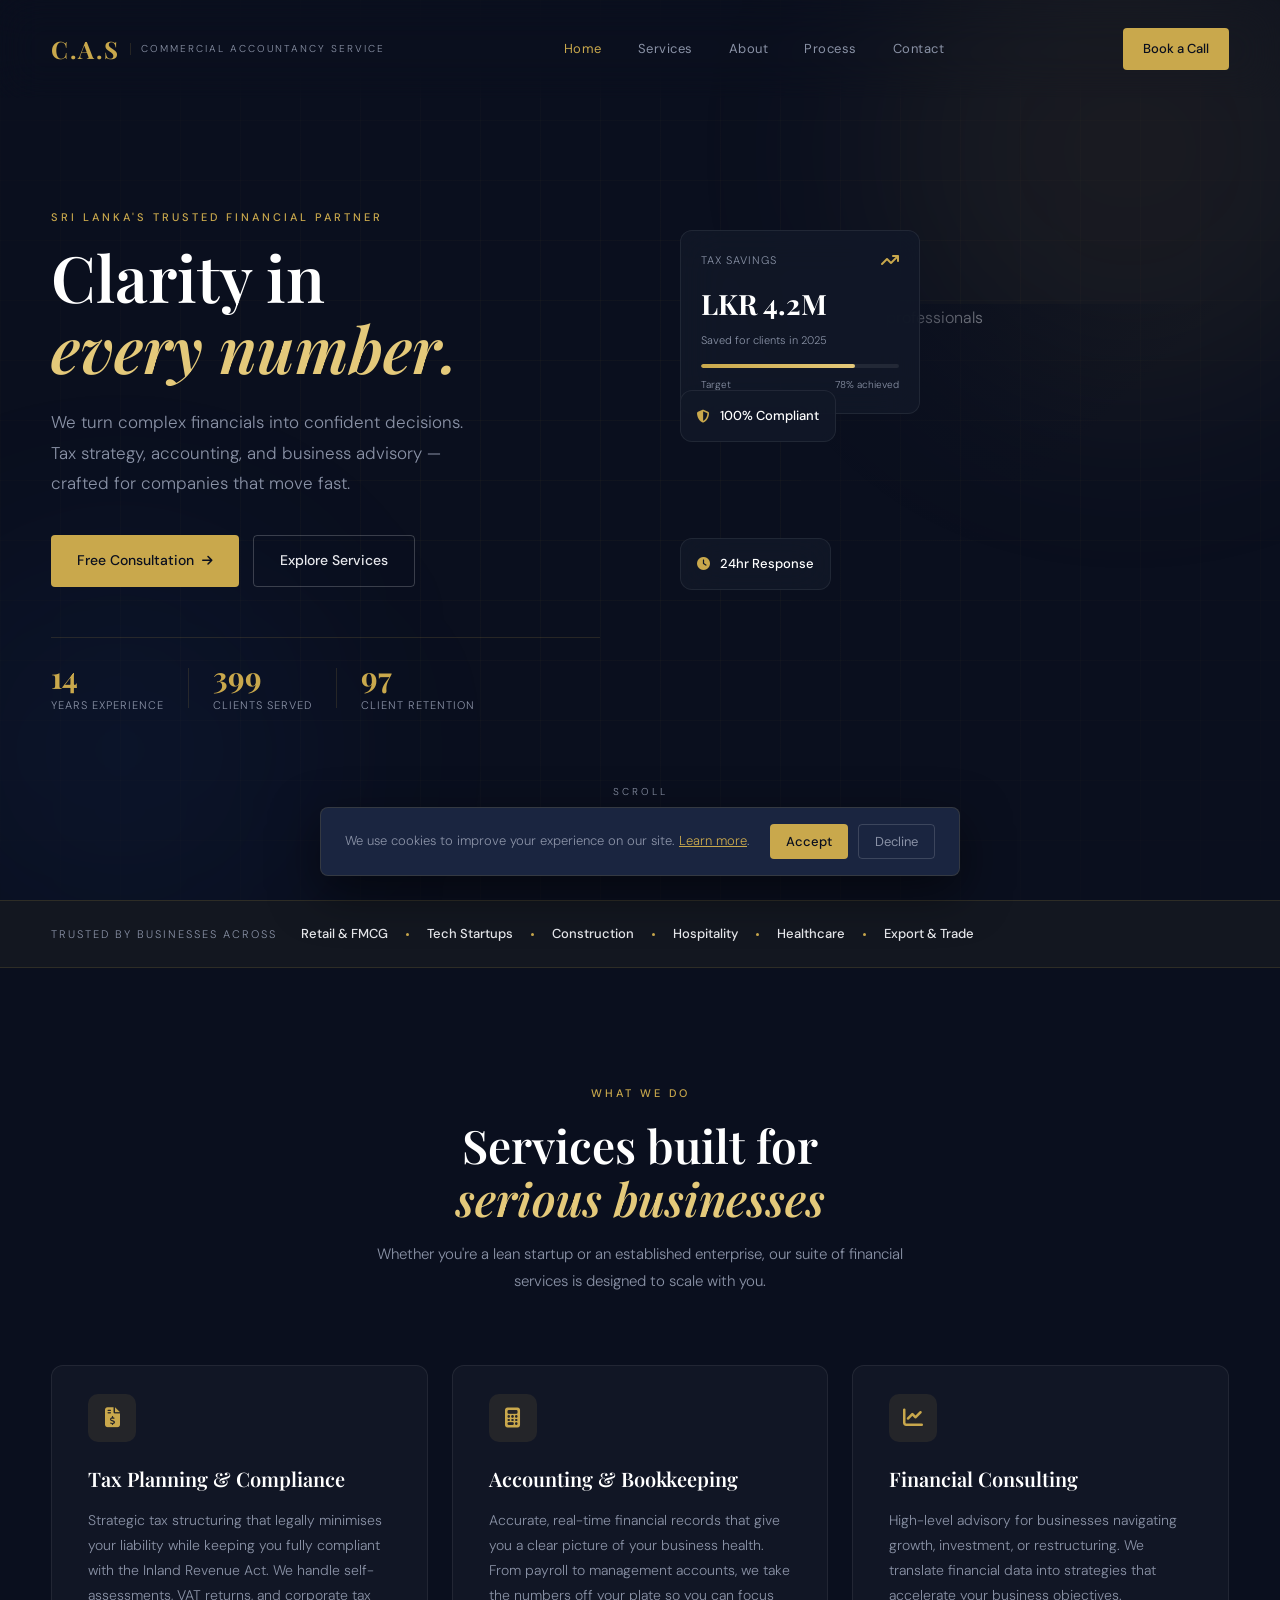
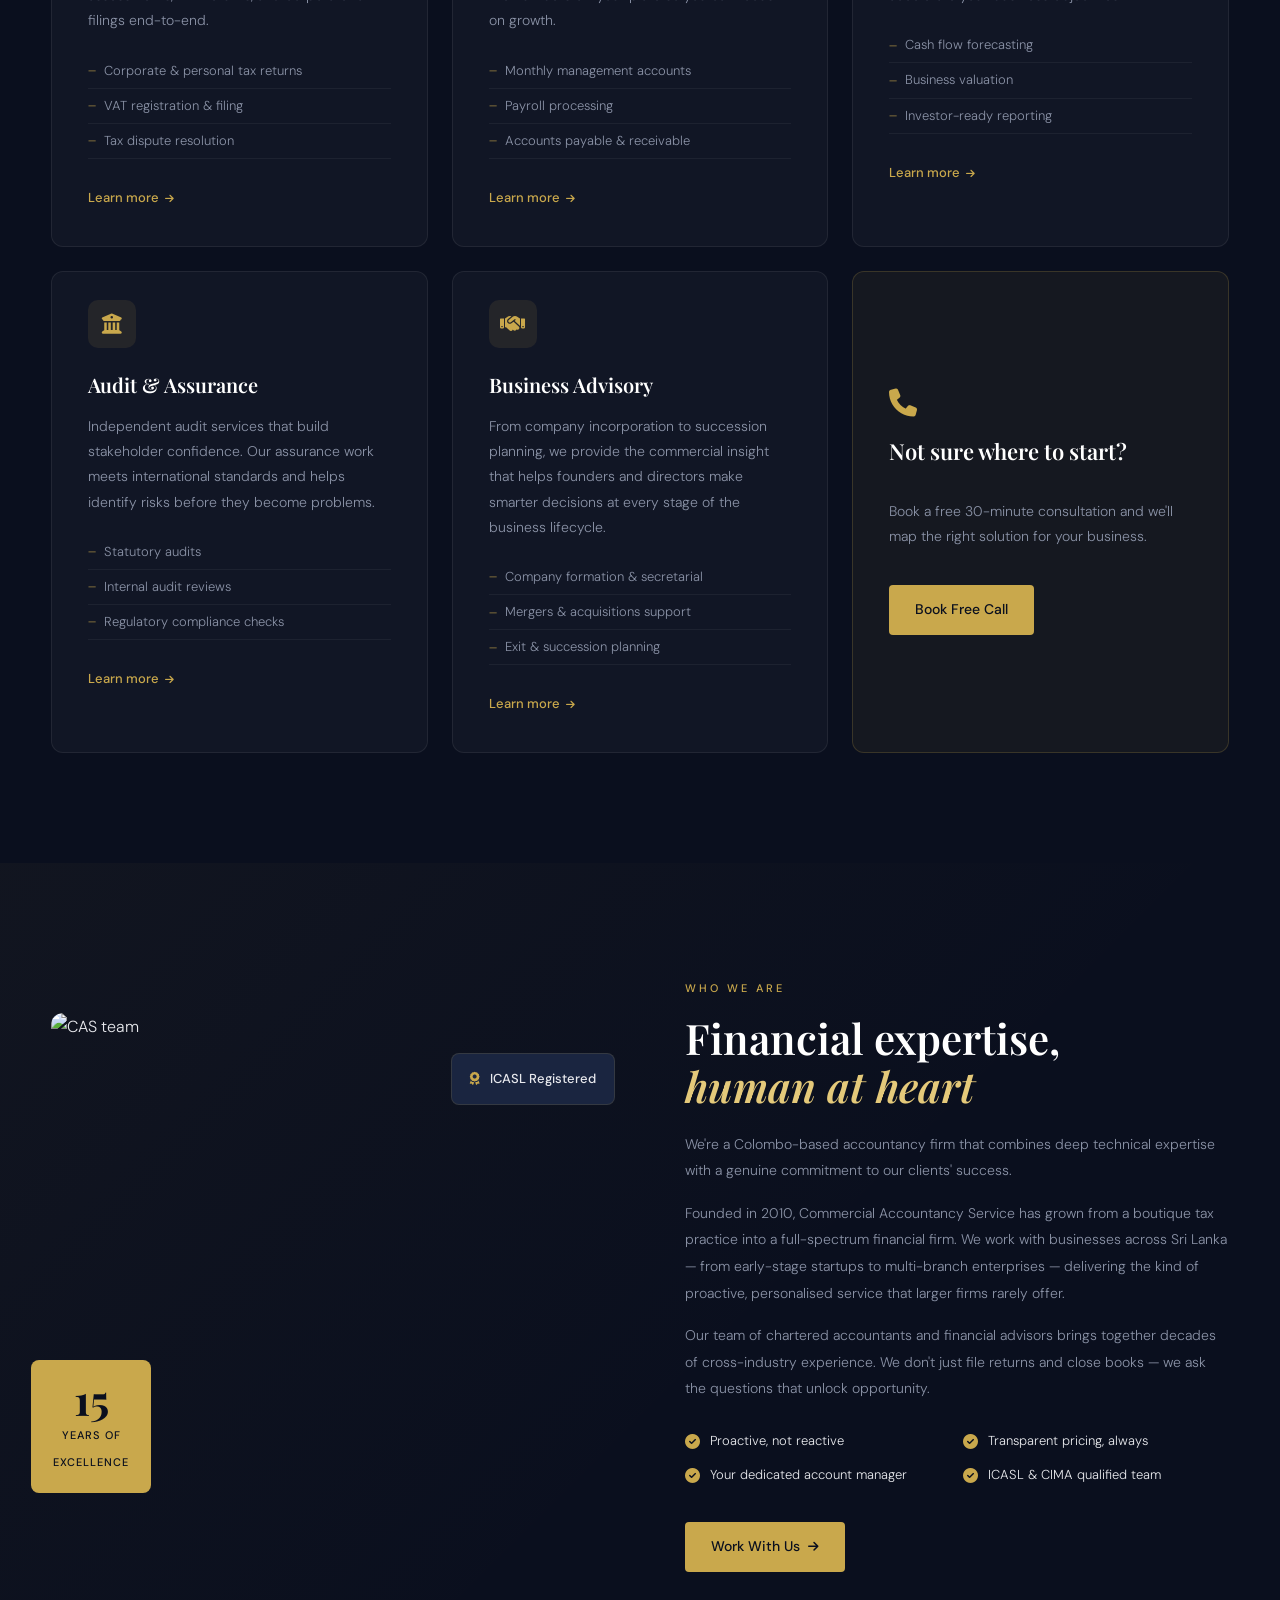
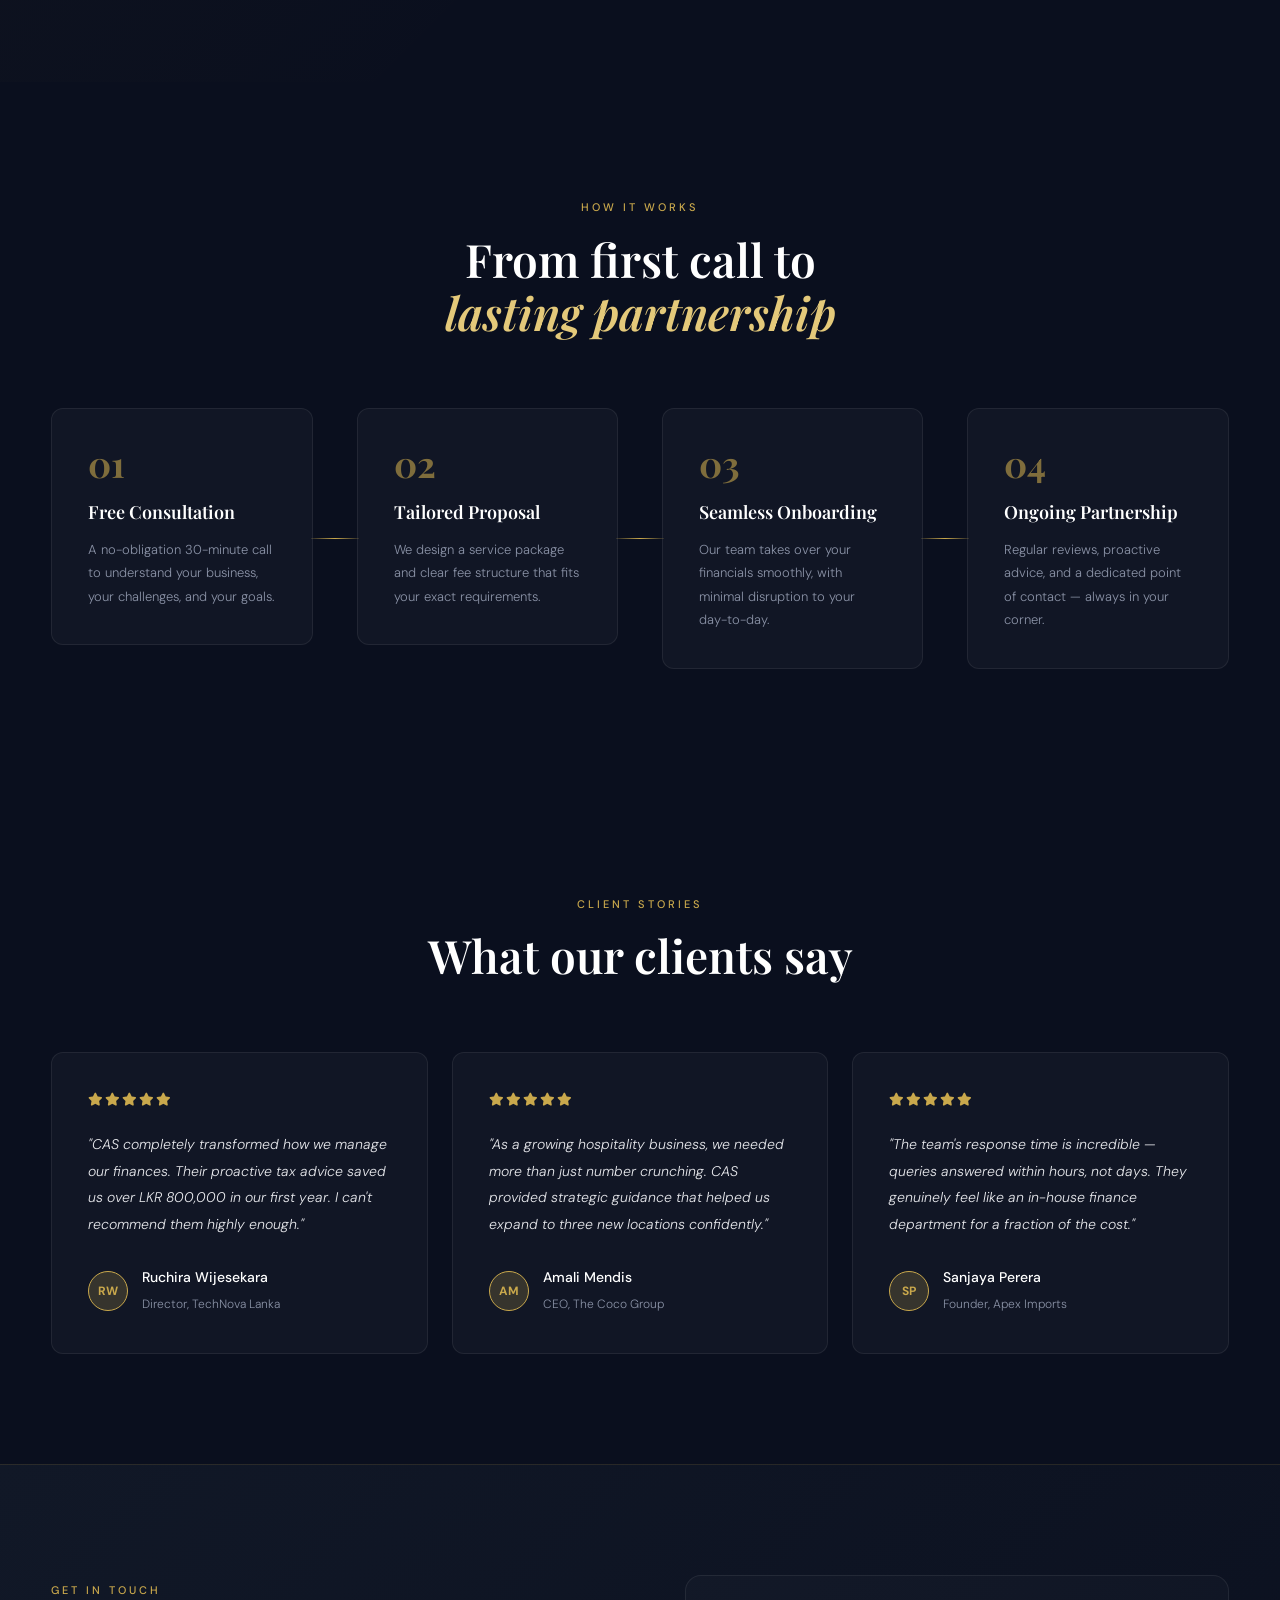
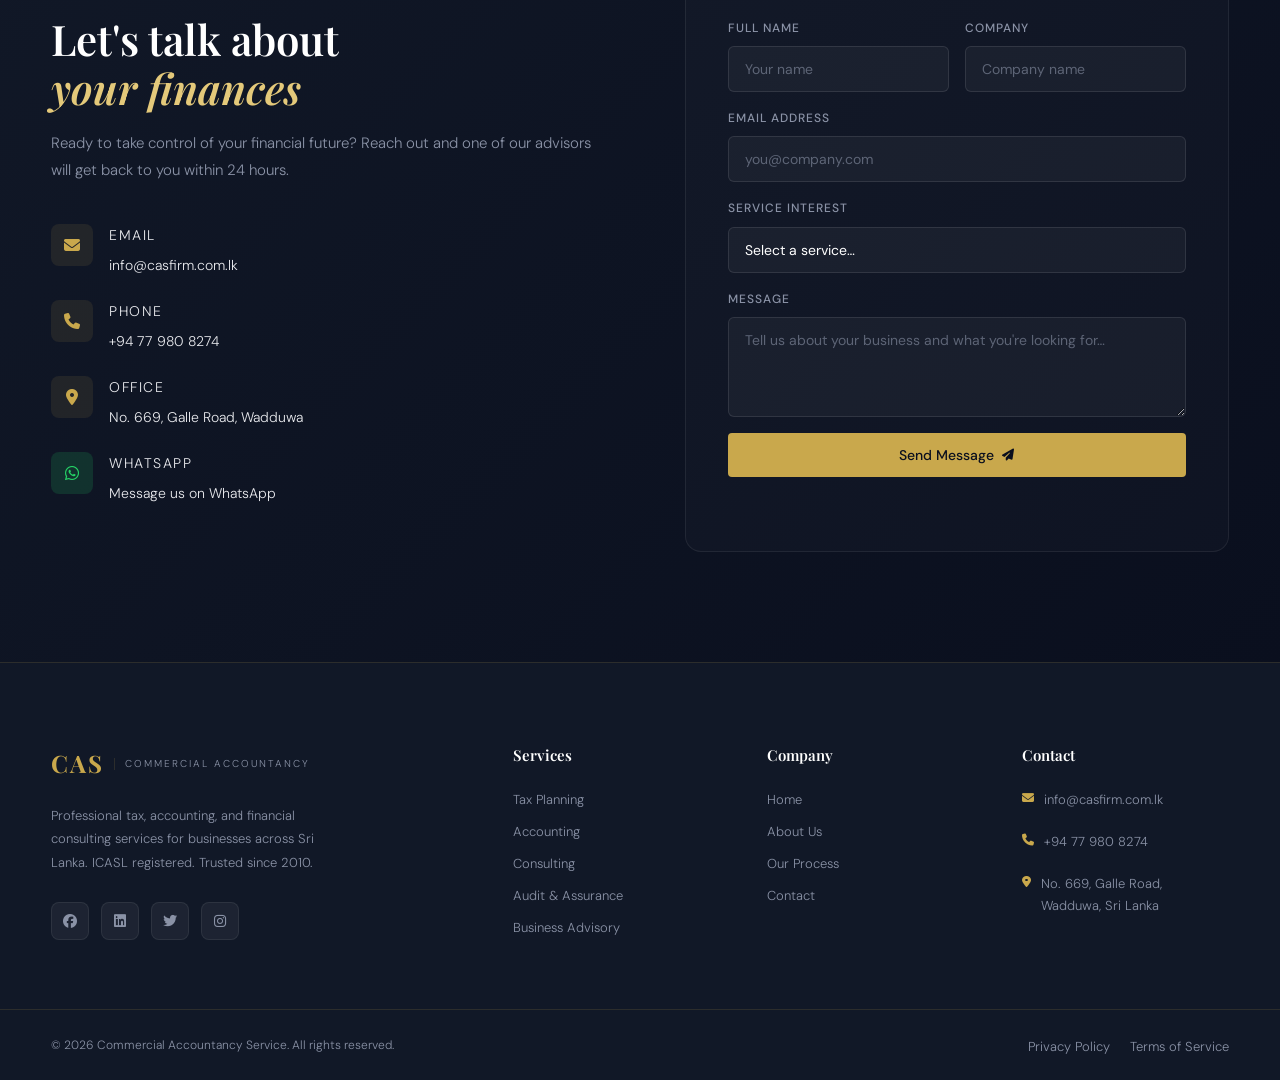
==== commit 5ef68618: "v2" ====
--- a/index.html
+++ b/index.html
@@ -3,12 +3,156 @@
 <head>
   <meta charset="UTF-8">
   <meta name="viewport" content="width=device-width, initial-scale=1.0">
-  <title>CAS — Commercial Accountancy Service</title>
+
+  <!-- ═══ Primary SEO ═══ -->
+  <title>CAS — Tax, Accounting &amp; Financial Advisory | Sri Lanka</title>
+  <meta name="description" content="Commercial Accountancy Service (CAS) — Sri Lanka's trusted tax planning, accounting, audit, and financial advisory firm. ICASL registered. Serving 400+ businesses since 2010. Free consultation available.">
+  <meta name="keywords" content="accountancy firm Sri Lanka, tax planning Sri Lanka, VAT registration Sri Lanka, audit services Colombo, bookkeeping Sri Lanka, financial consulting Colombo, ICASL accountant, corporate tax Sri Lanka, CAS firm">
+  <meta name="robots" content="index, follow, max-snippet:-1, max-image-preview:large, max-video-preview:-1">
+  <meta name="author" content="Commercial Accountancy Service (CAS)">
+  <link rel="canonical" href="https://casfirm.com.lk/">
+
+  <!-- ═══ Open Graph / Facebook ═══ -->
+  <meta property="og:type" content="website">
+  <meta property="og:url" content="https://casfirm.com.lk/">
+  <meta property="og:title" content="CAS — Tax, Accounting &amp; Financial Advisory | Sri Lanka">
+  <meta property="og:description" content="Sri Lanka's trusted accountancy firm. Tax planning, bookkeeping, audit, and business advisory for companies that move fast. ICASL registered. 15+ years experience.">
+  <meta property="og:image" content="https://casfirm.com.lk/og-image.jpg">
+  <meta property="og:image:width" content="1200">
+  <meta property="og:image:height" content="630">
+  <meta property="og:site_name" content="Commercial Accountancy Service">
+  <meta property="og:locale" content="en_LK">
+
+  <!-- ═══ Twitter Card ═══ -->
+  <meta name="twitter:card" content="summary_large_image">
+  <meta name="twitter:title" content="CAS — Tax, Accounting &amp; Financial Advisory | Sri Lanka">
+  <meta name="twitter:description" content="Sri Lanka's trusted accountancy firm. Tax, audit, and financial advisory for serious businesses.">
+  <meta name="twitter:image" content="https://casfirm.com.lk/og-image.jpg">
+
+  <!-- ═══ Geo / Local SEO ═══ -->
+  <meta name="geo.region" content="LK-11">
+  <meta name="geo.placename" content="Colombo, Sri Lanka">
+  <meta name="geo.position" content="6.9147;79.8726">
+  <meta name="ICBM" content="6.9147, 79.8726">
+
+  <!-- ═══ Structured Data — LocalBusiness + AccountingService ═══ -->
+  <script type="application/ld+json">
+  {
+    "@context": "https://schema.org",
+    "@type": ["AccountingService", "LocalBusiness"],
+    "name": "Commercial Accountancy Service (CAS)",
+    "alternateName": "CAS Firm",
+    "url": "https://casfirm.com.lk",
+    "logo": "https://casfirm.com.lk/logo.png",
+    "image": "https://casfirm.com.lk/og-image.jpg",
+    "description": "Sri Lanka's trusted tax planning, accounting, audit, and financial advisory firm. ICASL registered. Serving 400+ businesses since 2010.",
+    "foundingDate": "2010",
+    "telephone": "+94779808274",
+    "email": "info@casfirm.com.lk",
+    "address": {
+      "@type": "PostalAddress",
+      "streetAddress": "No. 669, Galle Road",
+      "addressLocality": "Wadduwa",
+      "addressRegion": "Western Province",
+      "addressCountry": "LK"
+    },
+    "geo": {
+      "@type": "GeoCoordinates",
+      "latitude": 6.9147,
+      "longitude": 79.8726
+    },
+    "openingHours": "Mo-Fr 08:30-17:30",
+    "priceRange": "$$",
+    "currenciesAccepted": "LKR",
+    "areaServed": {
+      "@type": "Country",
+      "name": "Sri Lanka"
+    },
+    "hasCredential": {
+      "@type": "EducationalOccupationalCredential",
+      "credentialCategory": "Professional Certification",
+      "recognizedBy": {
+        "@type": "Organization",
+        "name": "Institute of Chartered Accountants of Sri Lanka",
+        "alternateName": "ICASL"
+      }
+    },
+    "sameAs": [
+      "https://www.facebook.com/casfirm",
+      "https://www.linkedin.com/company/casfirm"
+    ],
+    "aggregateRating": {
+      "@type": "AggregateRating",
+      "ratingValue": "5",
+      "reviewCount": "3"
+    },
+    "hasOfferCatalog": {
+      "@type": "OfferCatalog",
+      "name": "Financial Services",
+      "itemListElement": [
+        { "@type": "Offer", "itemOffered": { "@type": "Service", "name": "Tax Planning & Compliance" } },
+        { "@type": "Offer", "itemOffered": { "@type": "Service", "name": "Accounting & Bookkeeping" } },
+        { "@type": "Offer", "itemOffered": { "@type": "Service", "name": "Financial Consulting" } },
+        { "@type": "Offer", "itemOffered": { "@type": "Service", "name": "Audit & Assurance" } },
+        { "@type": "Offer", "itemOffered": { "@type": "Service", "name": "Business Advisory" } }
+      ]
+    }
+  }
+  </script>
+
+  <!-- ═══ FAQ Schema ═══ -->
+  <script type="application/ld+json">
+  {
+    "@context": "https://schema.org",
+    "@type": "FAQPage",
+    "mainEntity": [
+      {
+        "@type": "Question",
+        "name": "What accountancy services does CAS offer in Sri Lanka?",
+        "acceptedAnswer": {
+          "@type": "Answer",
+          "text": "CAS offers tax planning & compliance, accounting & bookkeeping, financial consulting, audit & assurance, and business advisory services for businesses across Sri Lanka."
+        }
+      },
+      {
+        "@type": "Question",
+        "name": "Is CAS registered with ICASL?",
+        "acceptedAnswer": {
+          "@type": "Answer",
+          "text": "Yes. Commercial Accountancy Service is registered with the Institute of Chartered Accountants of Sri Lanka (ICASL) and our team holds ICASL and CIMA qualifications."
+        }
+      },
+      {
+        "@type": "Question",
+        "name": "How do I book a free consultation with CAS?",
+        "acceptedAnswer": {
+          "@type": "Answer",
+          "text": "You can book a free 30-minute consultation by filling in the contact form on our website, calling +94 77 980 8274, or emailing info@casfirm.com.lk."
+        }
+      }
+    ]
+  }
+  </script>
+
+  <!-- ═══ Performance: Preconnect ═══ -->
+  <link rel="preconnect" href="https://fonts.googleapis.com">
+  <link rel="preconnect" href="https://fonts.gstatic.com" crossorigin>
+  <link rel="dns-prefetch" href="https://cdnjs.cloudflare.com">
+
   <link rel="stylesheet" href="style.css">
   <link href="https://fonts.googleapis.com/css2?family=Playfair+Display:ital,wght@0,400;0,600;0,700;1,400&family=DM+Sans:wght@300;400;500&display=swap" rel="stylesheet">
   <link rel="stylesheet" href="https://cdnjs.cloudflare.com/ajax/libs/font-awesome/6.5.0/css/all.min.css">
 </head>
 <body>
+
+  <!-- ── Cookie Consent ── -->
+  <div id="cookieBanner" style="display:none">
+    <p>We use cookies to improve your experience on our site. <a href="privacy.html">Learn more</a>.</p>
+    <div class="cookie-actions">
+      <button id="cookieAccept" class="btn btn-primary">Accept</button>
+      <button id="cookieDecline">Decline</button>
+    </div>
+  </div>
 
   <!--CURSOR-->
   <div class="cursor"></div>
@@ -358,21 +502,28 @@
             <div class="contact-icon"><i class="fa-solid fa-envelope"></i></div>
             <div>
               <span class="contact-detail-label">Email</span>
-              <a href="mailto:info@cas.lk">info@cas.lk</a>
+              <a href="mailto:info@casfirm.com.lk">info@casfirm.com.lk</a>
             </div>
           </div>
           <div class="contact-item">
             <div class="contact-icon"><i class="fa-solid fa-phone"></i></div>
             <div>
               <span class="contact-detail-label">Phone</span>
-              <a href="tel:+94771234567">+94 77 980 8274</a>
+              <a href="tel:+94779808274">+94 77 980 8274</a>
             </div>
           </div>
           <div class="contact-item">
             <div class="contact-icon"><i class="fa-solid fa-location-dot"></i></div>
             <div>
               <span class="contact-detail-label">Office</span>
-              <span>No.669, Galle Road, Wadduwa</span>
+              <span>No. 669, Galle Road, Wadduwa</span>
+            </div>
+          </div>
+          <div class="contact-item">
+            <div class="contact-icon" style="background:rgba(37,211,102,0.15);"><i class="fa-brands fa-whatsapp" style="color:#25d366;"></i></div>
+            <div>
+              <span class="contact-detail-label">WhatsApp</span>
+              <a href="https://wa.me/94779808274?text=Hello%20CAS%2C%20I%27d%20like%20to%20book%20a%20free%20consultation." target="_blank" rel="noopener">Message us on WhatsApp</a>
             </div>
           </div>
         </div>
@@ -448,17 +599,17 @@
       </div>
       <div class="footer-col">
         <h4>Contact</h4>
-        <p><i class="fa-solid fa-envelope"></i> info@cas.lk</p>
-        <p><i class="fa-solid fa-phone"></i> +94 77 980 8274</p>
-        <p><i class="fa-solid fa-location-dot"></i>No.669,<br>Galle Road, Wadduwa</p>
+        <p><i class="fa-solid fa-envelope"></i> <a href="mailto:info@casfirm.com.lk">info@casfirm.com.lk</a></p>
+        <p><i class="fa-solid fa-phone"></i> <a href="tel:+94779808274">+94 77 980 8274</a></p>
+        <p><i class="fa-solid fa-location-dot"></i> No. 669, Galle Road,<br>Wadduwa, Sri Lanka</p>
       </div>
     </div>
     <div class="footer-bottom">
       <div class="container footer-bottom-inner">
         <p>© 2026 Commercial Accountancy Service. All rights reserved.</p>
-        <div class="footer-legal">
-          <a href="#">Privacy Policy</a>
-          <a href="#">Terms of Service</a>
+        <div class="footer-links">
+          <a href="privacy.html">Privacy Policy</a>
+          <a href="terms.html">Terms of Service</a>
         </div>
       </div>
     </div>
--- a/style.css
+++ b/style.css
@@ -418,8 +418,8 @@
   color: var(--white);
   white-space: nowrap;
 }
-.card-a { top: 220px; left: 0; animation: floatA 4s ease-in-out infinite; }
-.card-b { bottom: 180px; left: 0; animation: floatB 4s 1s ease-in-out infinite; }
+.card-a { top: 180px; left: 0; animation: floatA 4s ease-in-out infinite; }
+.card-b { bottom: 140px; left: 0; animation: floatB 4s 1s ease-in-out infinite; }
 
 @keyframes floatA { 0%,100% { transform: translateY(0); } 50% { transform: translateY(-8px); } }
 @keyframes floatB { 0%,100% { transform: translateY(0); } 50% { transform: translateY(-6px); } }
@@ -1120,4 +1120,53 @@
   .card-main { width: 200px; }
   .footer-inner { grid-template-columns: 1fr; }
   .footer-brand { grid-column: span 1; }
-}+}
+/* ══ COOKIE CONSENT ══ */
+#cookieBanner {
+  position: fixed;
+  bottom: 24px;
+  left: 50%;
+  transform: translateX(-50%);
+  background: var(--navy-3);
+  border: 1px solid var(--border);
+  border-radius: 8px;
+  padding: 16px 24px;
+  display: flex;
+  align-items: center;
+  gap: 20px;
+  z-index: 9999;
+  max-width: 640px;
+  width: 92%;
+  box-shadow: 0 16px 48px rgba(0,0,0,0.5);
+  font-size: 13px;
+  color: var(--text-muted);
+  transition: opacity 0.4s ease;
+}
+#cookieBanner a { color: var(--gold); text-decoration: underline; }
+.cookie-actions { display: flex; gap: 10px; flex-shrink: 0; }
+#cookieDecline {
+  background: transparent;
+  border: 1px solid rgba(255,255,255,0.15);
+  color: var(--text-muted);
+  padding: 8px 16px;
+  border-radius: 4px;
+  font-family: 'DM Sans', sans-serif;
+  font-size: 13px;
+  cursor: pointer;
+  transition: var(--transition);
+}
+#cookieDecline:hover { border-color: rgba(255,255,255,0.35); color: var(--text); }
+#cookieBanner .btn-primary { padding: 8px 16px; font-size: 13px; }
+
+/* ══ FOOTER LEGAL LINKS ══ */
+.footer-links {
+  display: flex;
+  gap: 20px;
+  margin-top: 4px;
+}
+.footer-links a {
+  color: var(--text-muted);
+  font-size: 13px;
+  transition: color 0.3s;
+}
+.footer-links a:hover { color: var(--gold); }
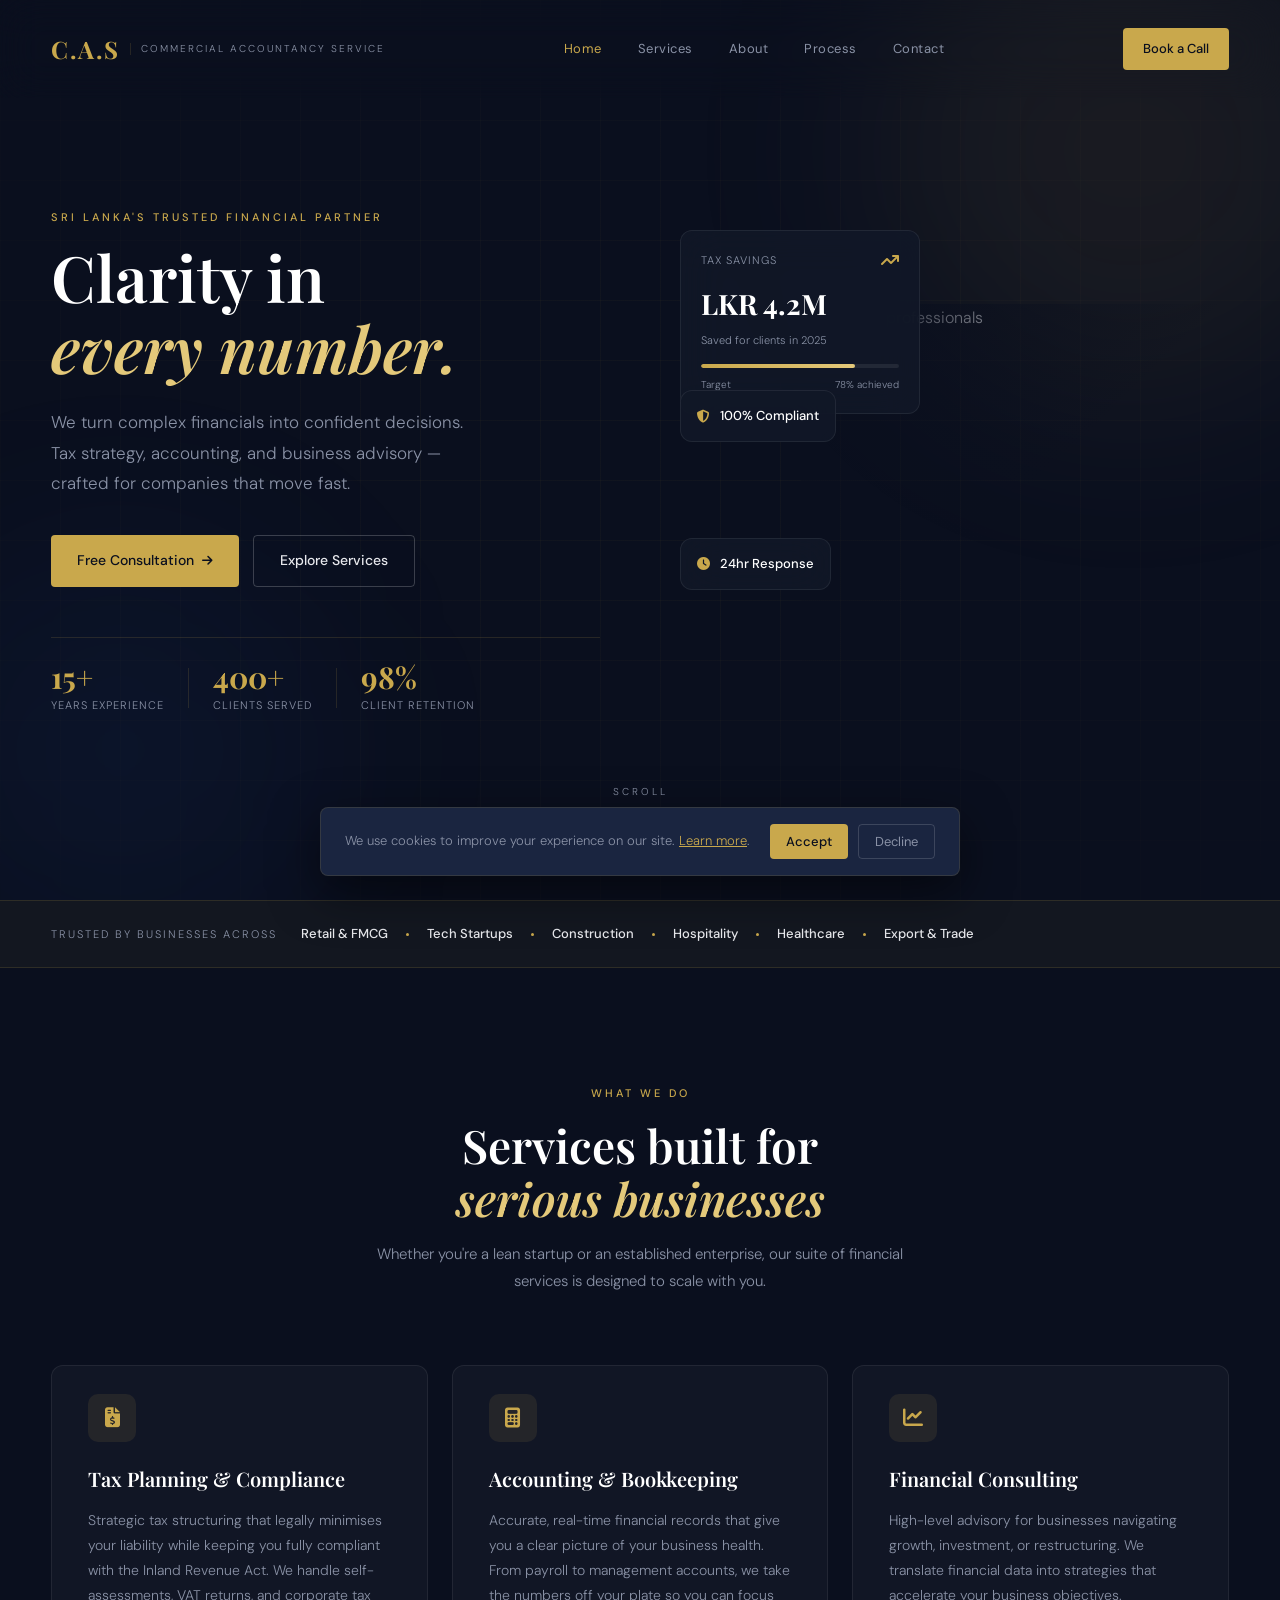
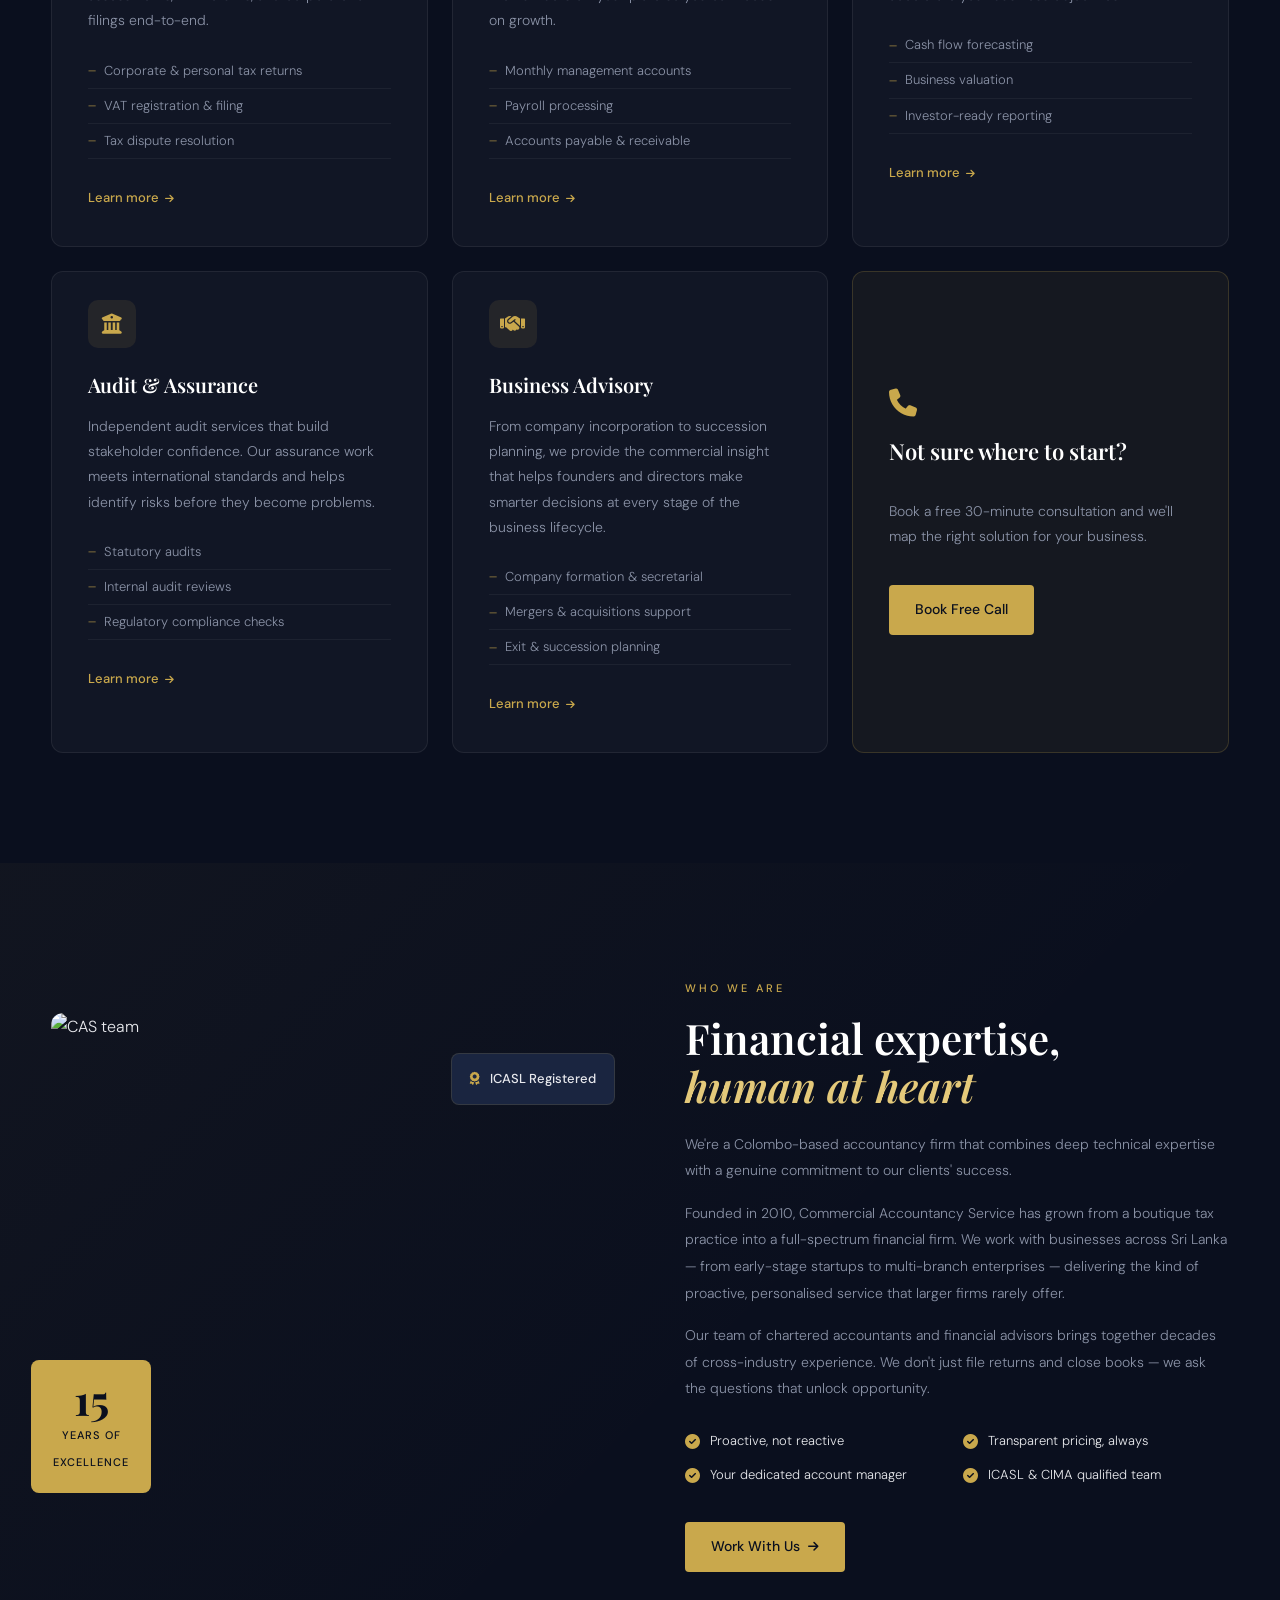
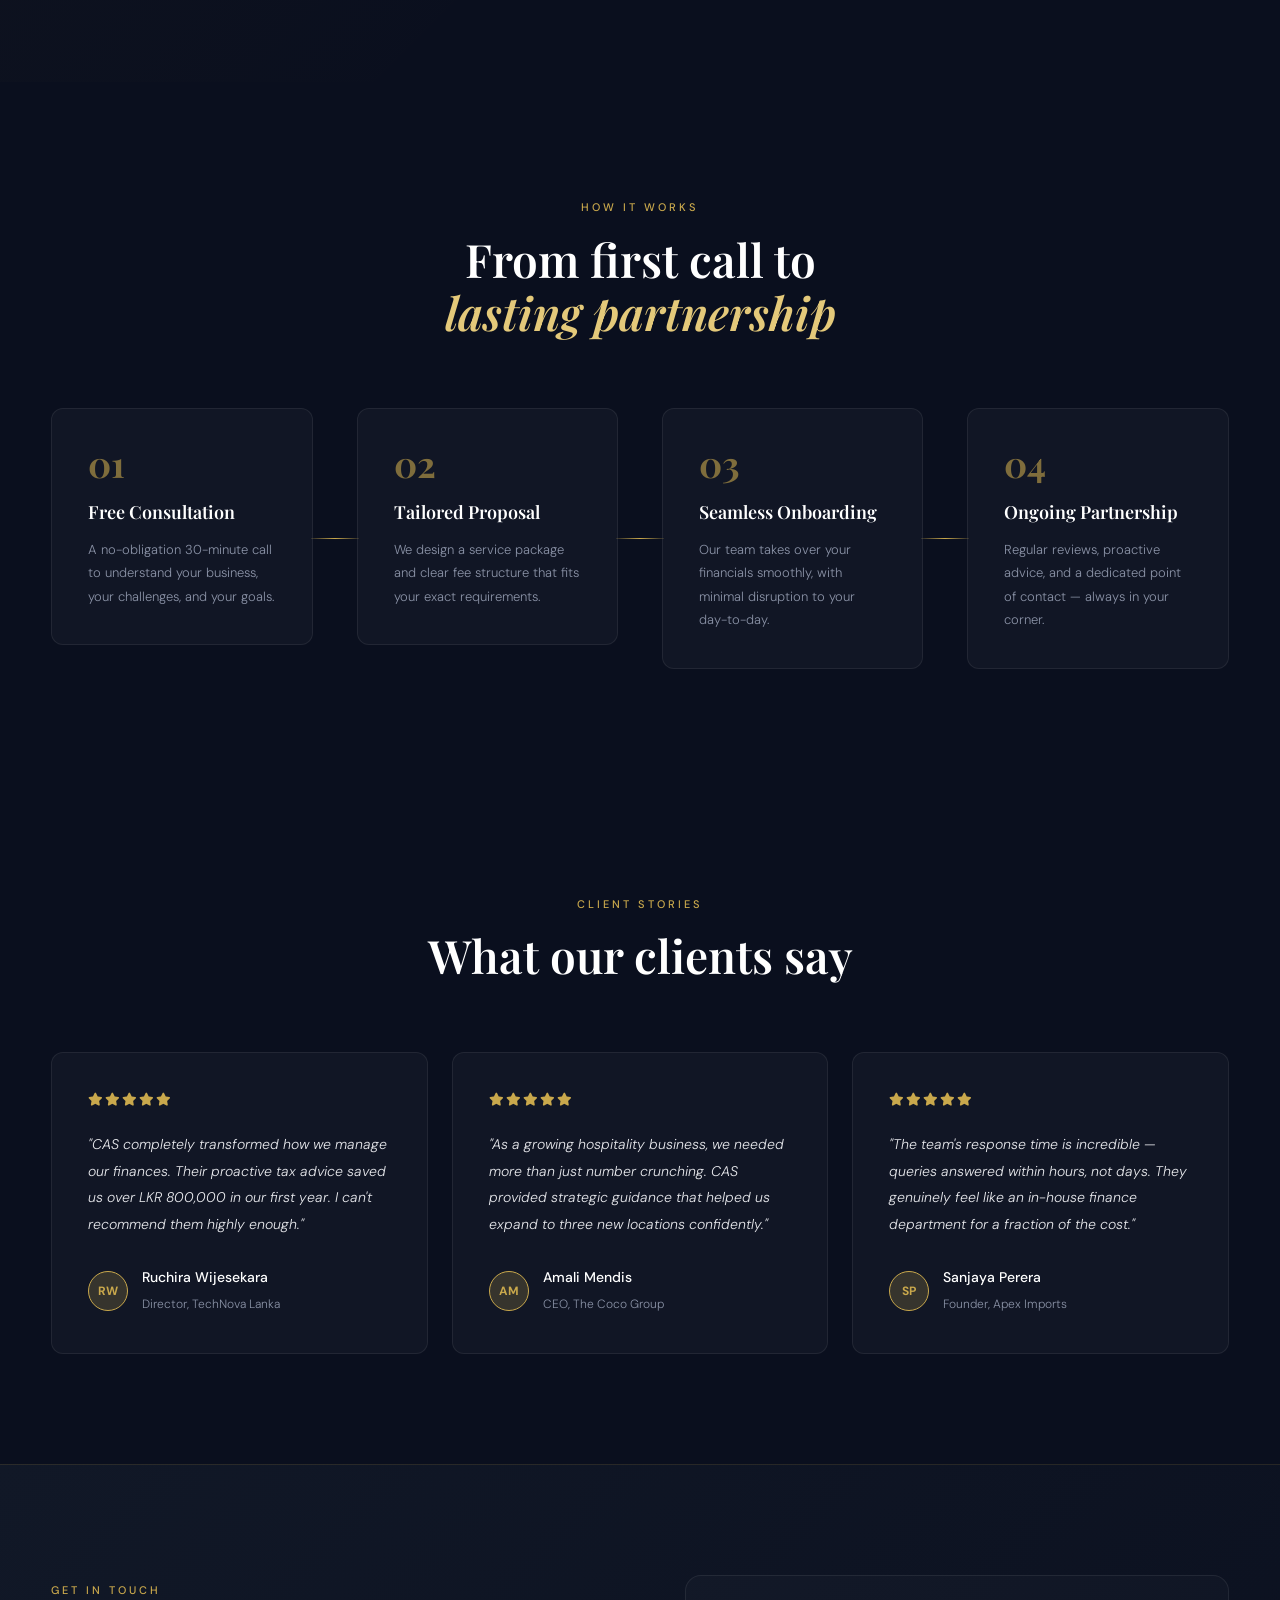
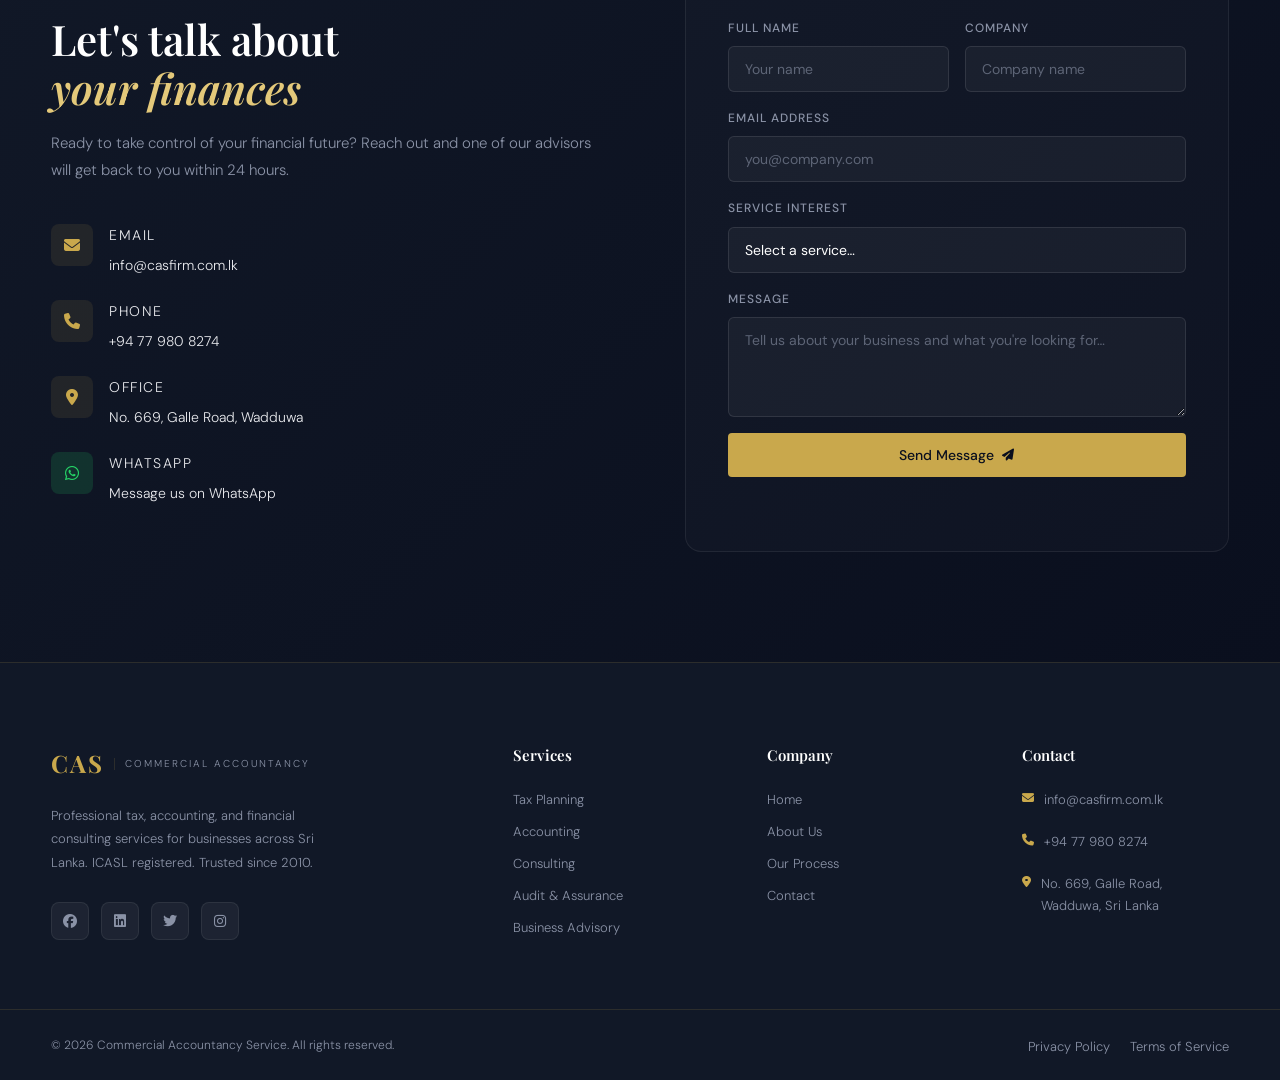
==== commit 109a742b: "Merge pull request #1 from s3h4nsa/vercel/install-vercel-web-analytics-lmv6by Install Vercel Web Ana" ====
--- a/index.html
+++ b/index.html
@@ -142,6 +142,12 @@
   <link rel="stylesheet" href="style.css">
   <link href="https://fonts.googleapis.com/css2?family=Playfair+Display:ital,wght@0,400;0,600;0,700;1,400&family=DM+Sans:wght@300;400;500&display=swap" rel="stylesheet">
   <link rel="stylesheet" href="https://cdnjs.cloudflare.com/ajax/libs/font-awesome/6.5.0/css/all.min.css">
+  
+  <!-- Vercel Web Analytics -->
+  <script>
+    window.va = window.va || function () { (window.vaq = window.vaq || []).push(arguments); };
+  </script>
+  <script defer src="/_vercel/insights/script.js"></script>
 </head>
 <body>
 
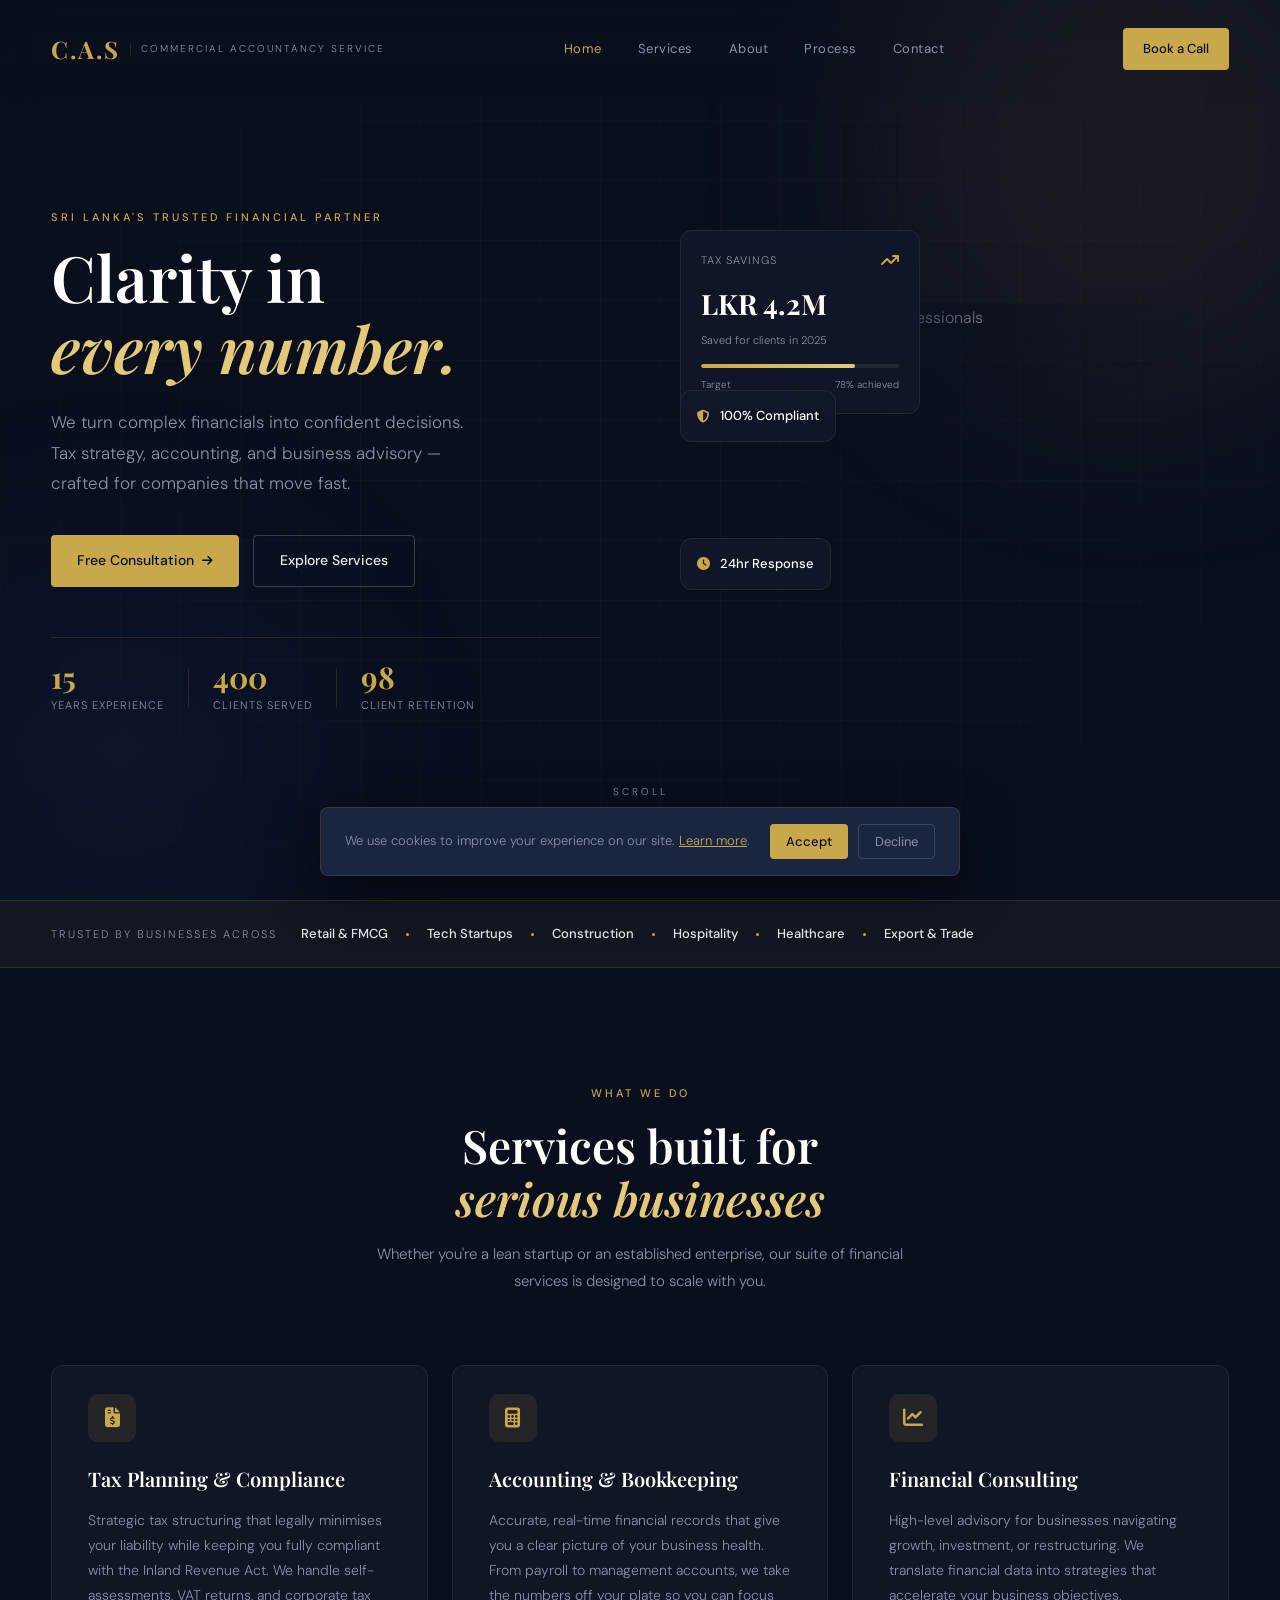
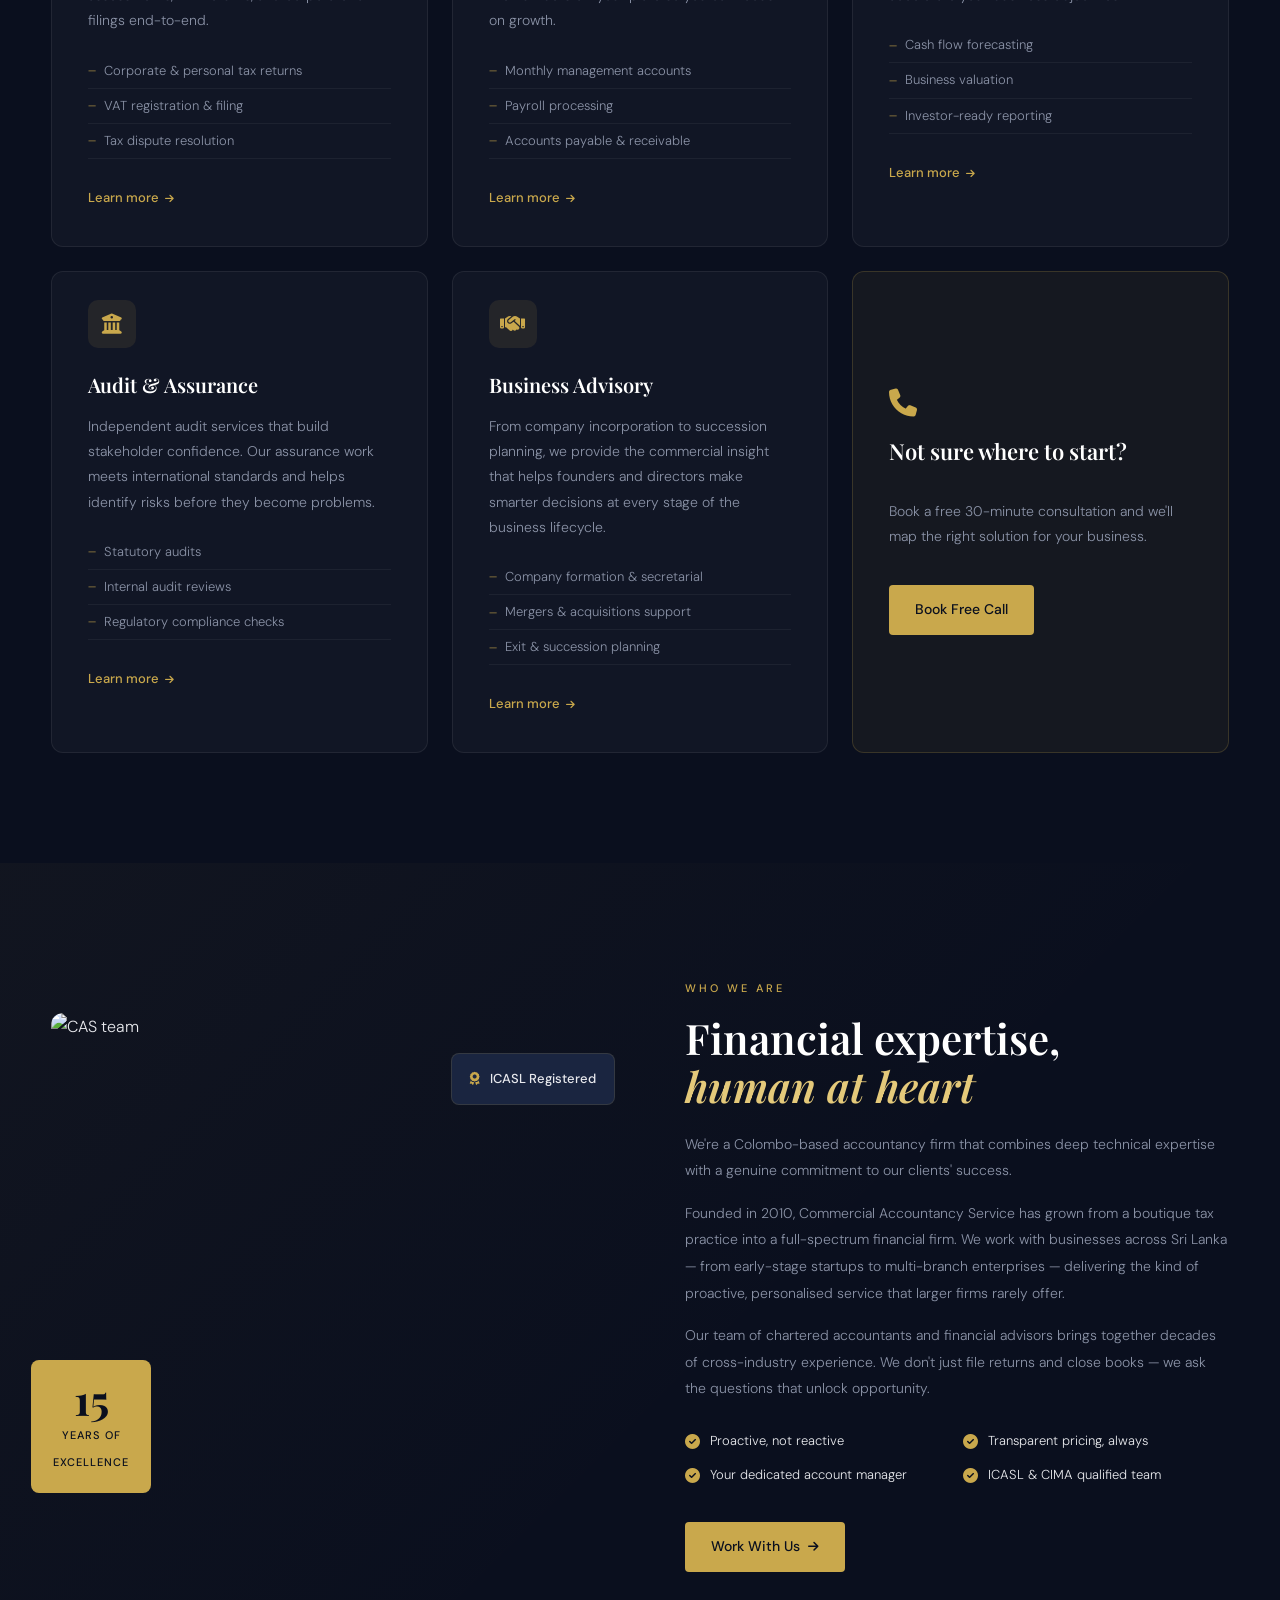
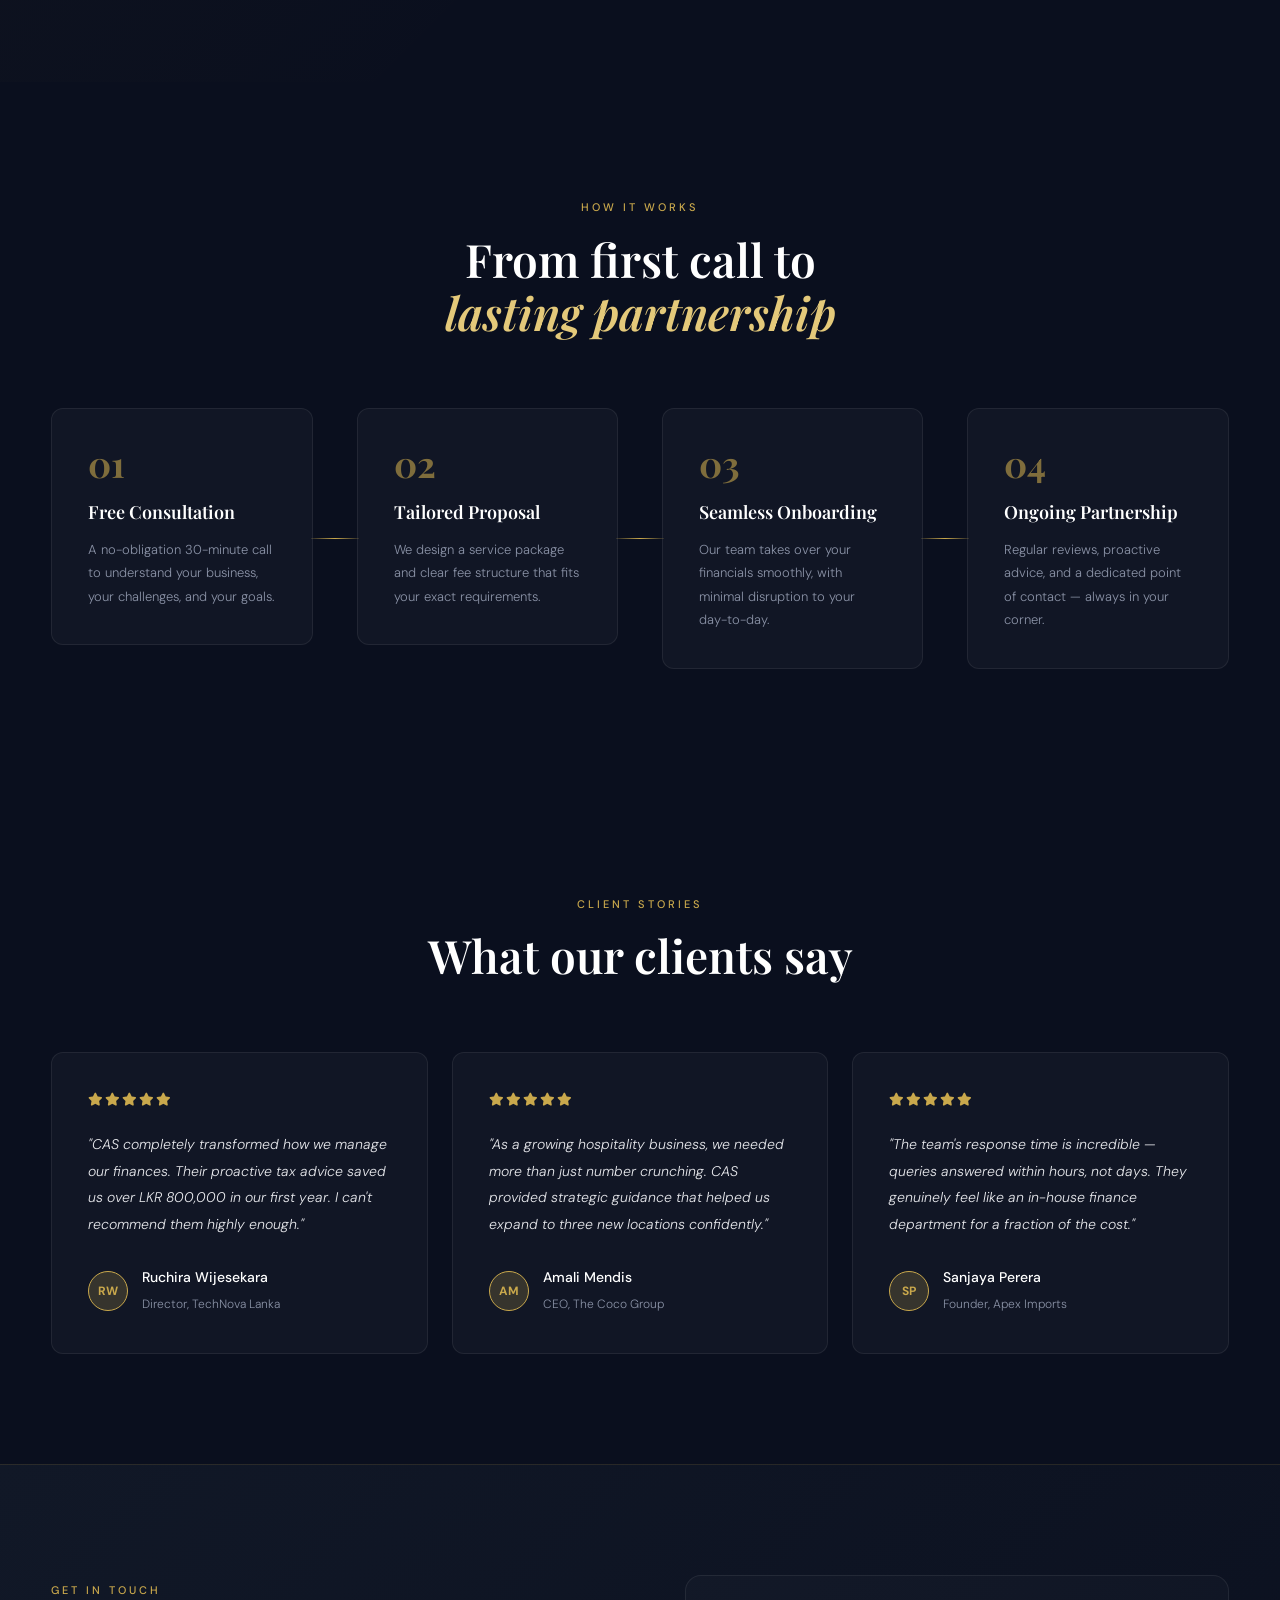
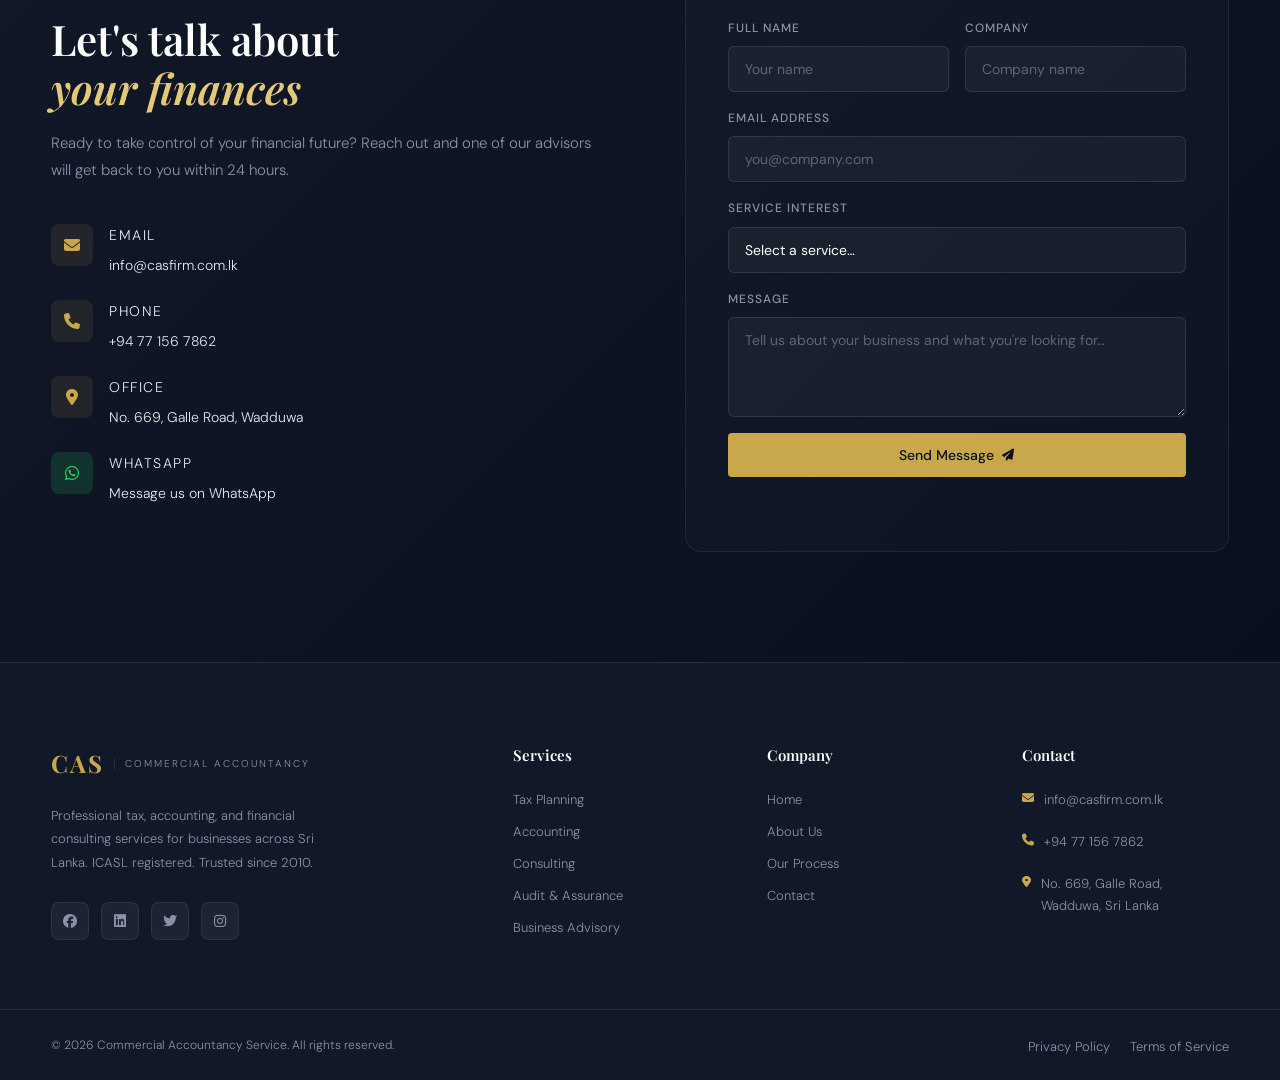
==== commit 0897fe33: "Update index.html" ====
--- a/index.html
+++ b/index.html
@@ -142,12 +142,6 @@
   <link rel="stylesheet" href="style.css">
   <link href="https://fonts.googleapis.com/css2?family=Playfair+Display:ital,wght@0,400;0,600;0,700;1,400&family=DM+Sans:wght@300;400;500&display=swap" rel="stylesheet">
   <link rel="stylesheet" href="https://cdnjs.cloudflare.com/ajax/libs/font-awesome/6.5.0/css/all.min.css">
-  
-  <!-- Vercel Web Analytics -->
-  <script>
-    window.va = window.va || function () { (window.vaq = window.vaq || []).push(arguments); };
-  </script>
-  <script defer src="/_vercel/insights/script.js"></script>
 </head>
 <body>
 
@@ -515,7 +509,7 @@
             <div class="contact-icon"><i class="fa-solid fa-phone"></i></div>
             <div>
               <span class="contact-detail-label">Phone</span>
-              <a href="tel:+94779808274">+94 77 980 8274</a>
+              <a href="tel:+94779808274">+94 77 156 7862</a>
             </div>
           </div>
           <div class="contact-item">
@@ -529,7 +523,7 @@
             <div class="contact-icon" style="background:rgba(37,211,102,0.15);"><i class="fa-brands fa-whatsapp" style="color:#25d366;"></i></div>
             <div>
               <span class="contact-detail-label">WhatsApp</span>
-              <a href="https://wa.me/94779808274?text=Hello%20CAS%2C%20I%27d%20like%20to%20book%20a%20free%20consultation." target="_blank" rel="noopener">Message us on WhatsApp</a>
+              <a href="https://wa.me/94771567862?text=Hello%20CAS%2C%20I%27d%20like%20to%20book%20a%20free%20consultation." target="_blank" rel="noopener">Message us on WhatsApp</a>
             </div>
           </div>
         </div>
@@ -606,7 +600,7 @@
       <div class="footer-col">
         <h4>Contact</h4>
         <p><i class="fa-solid fa-envelope"></i> <a href="mailto:info@casfirm.com.lk">info@casfirm.com.lk</a></p>
-        <p><i class="fa-solid fa-phone"></i> <a href="tel:+94779808274">+94 77 980 8274</a></p>
+        <p><i class="fa-solid fa-phone"></i> <a href="tel:+94779808274">+94 77 156 7862</a></p>
         <p><i class="fa-solid fa-location-dot"></i> No. 669, Galle Road,<br>Wadduwa, Sri Lanka</p>
       </div>
     </div>
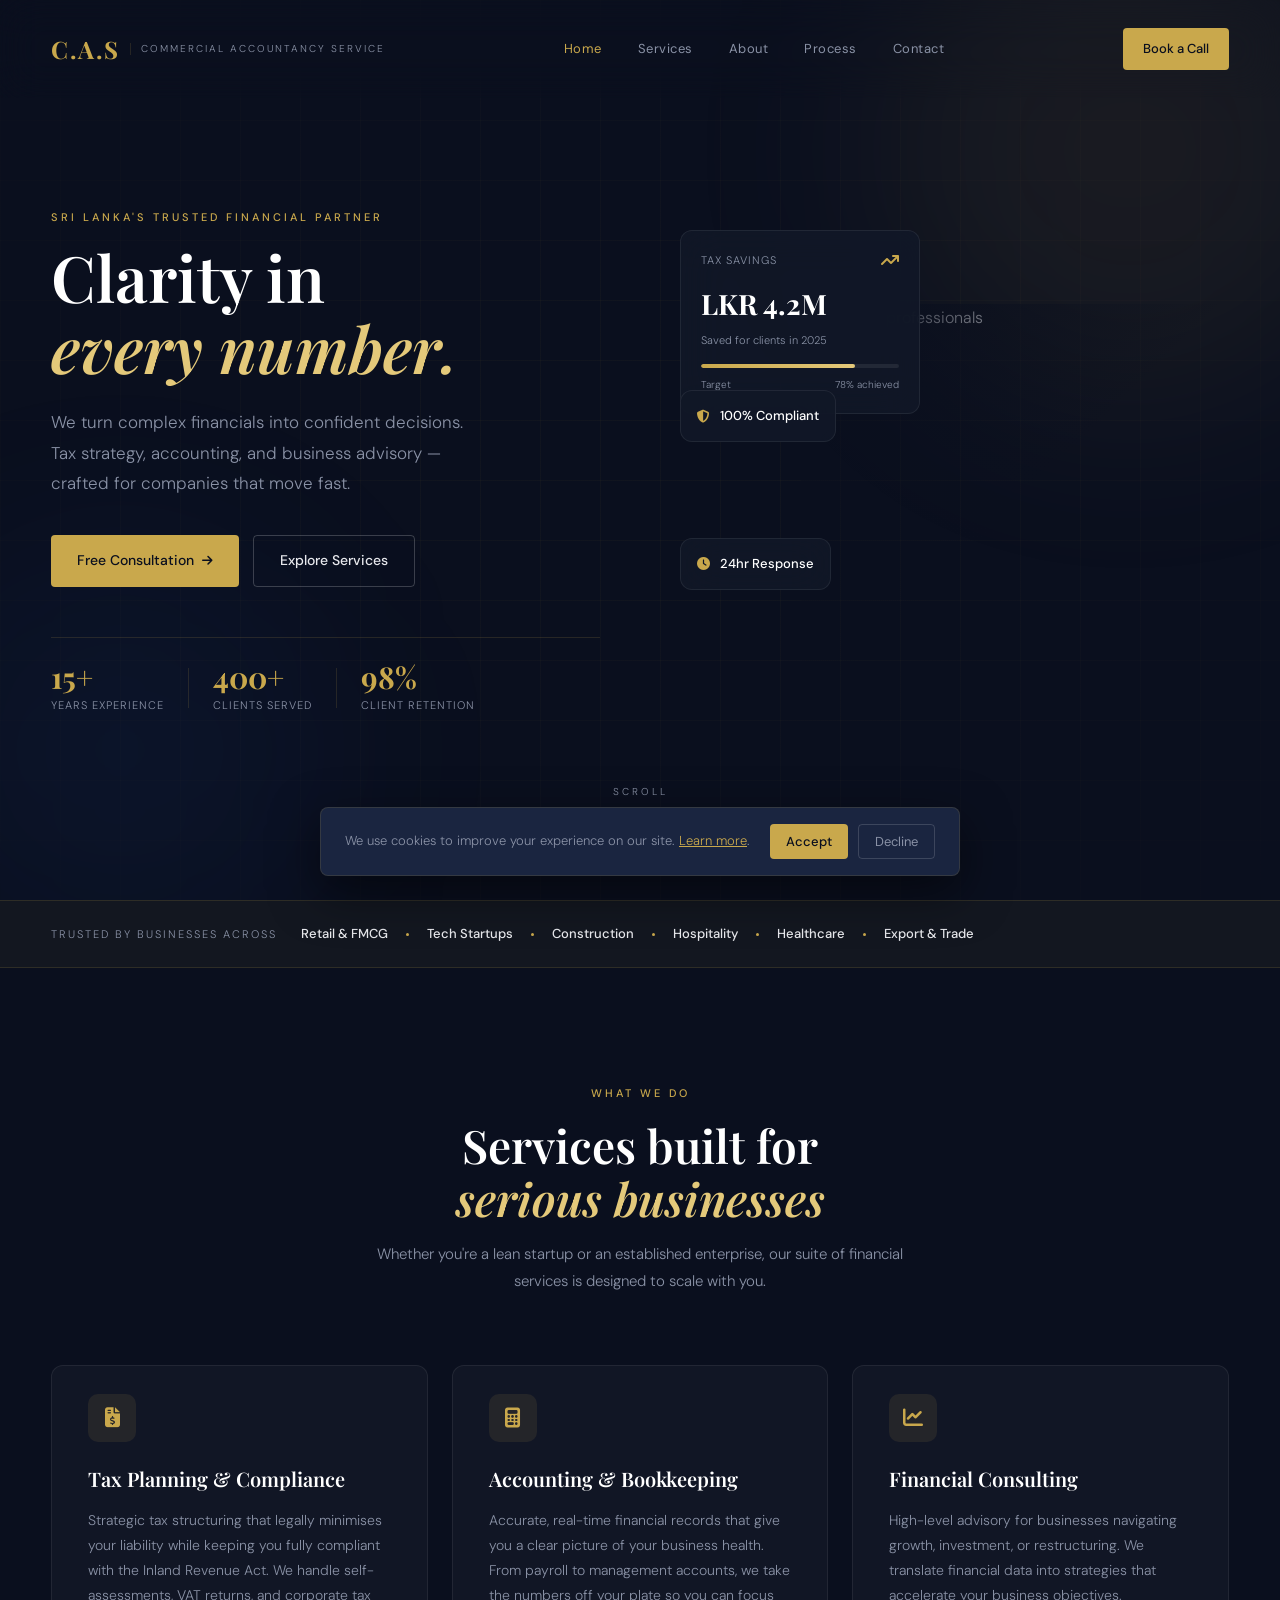
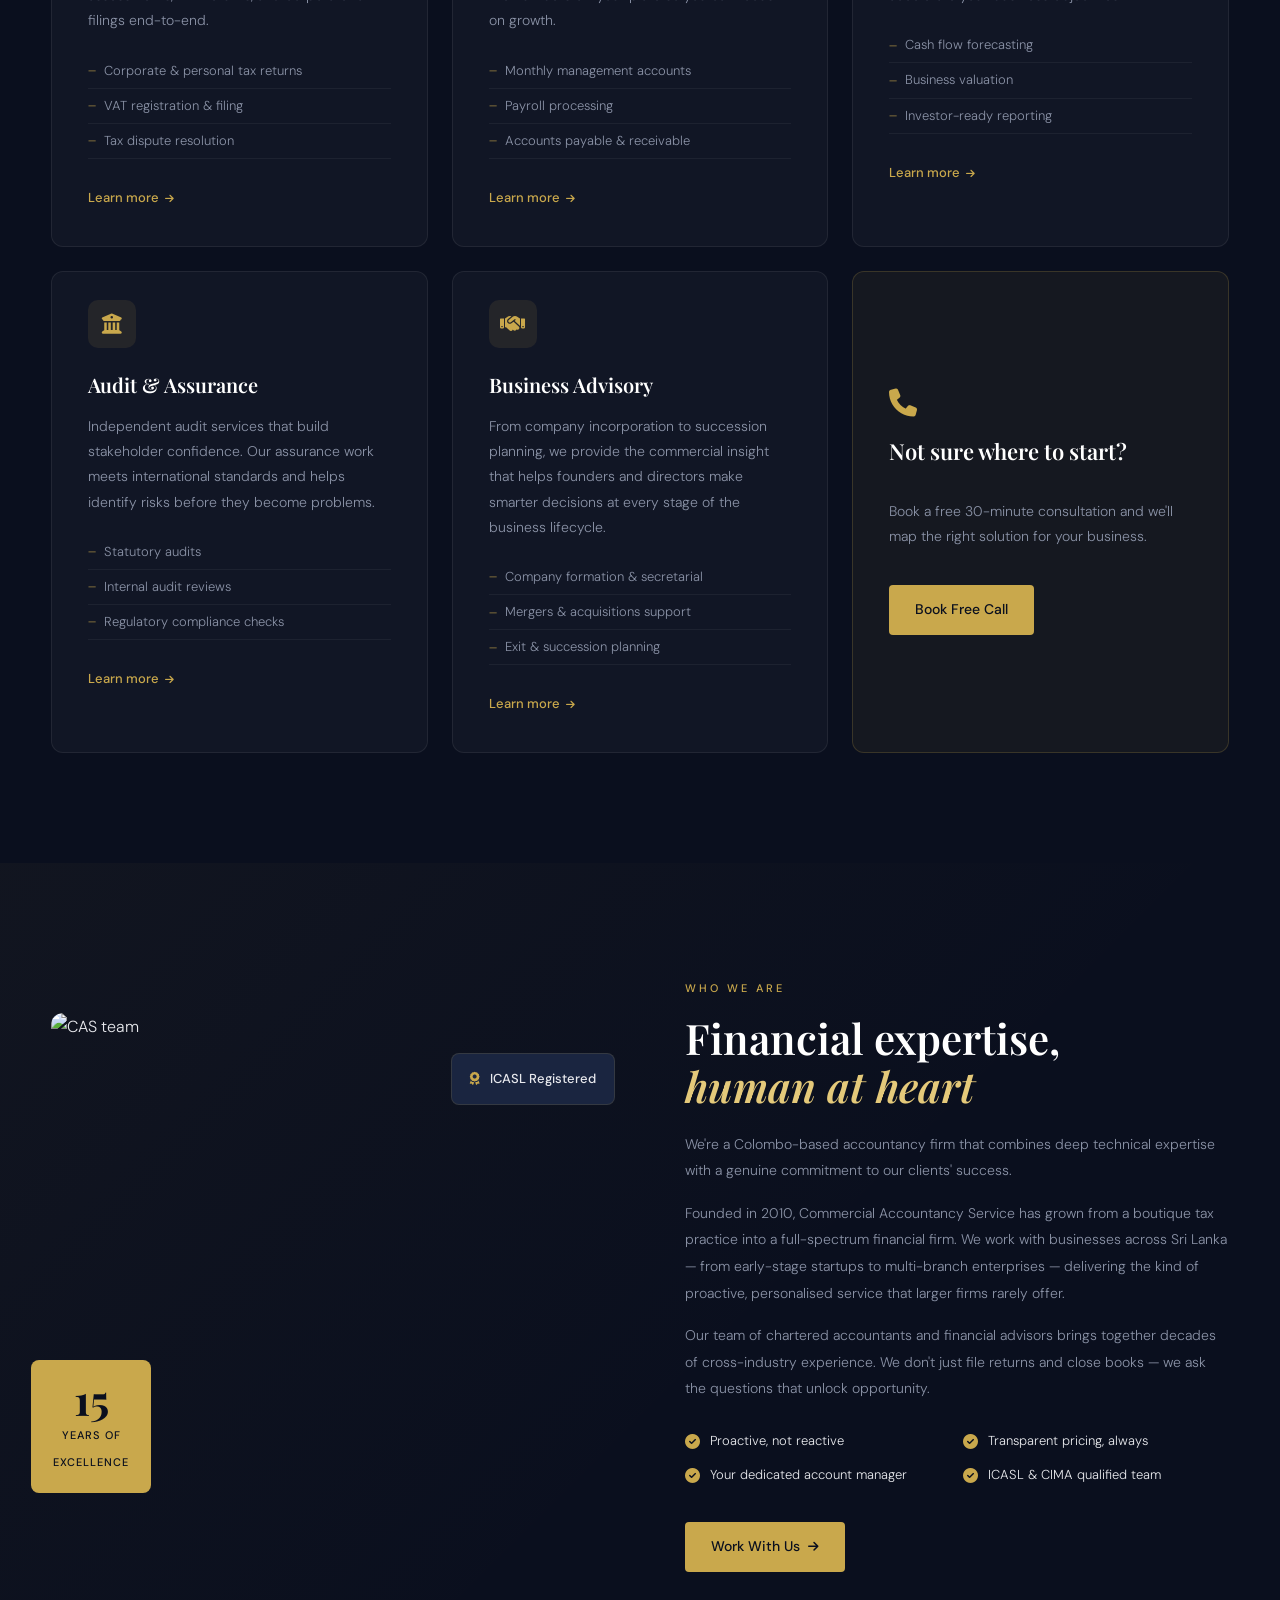
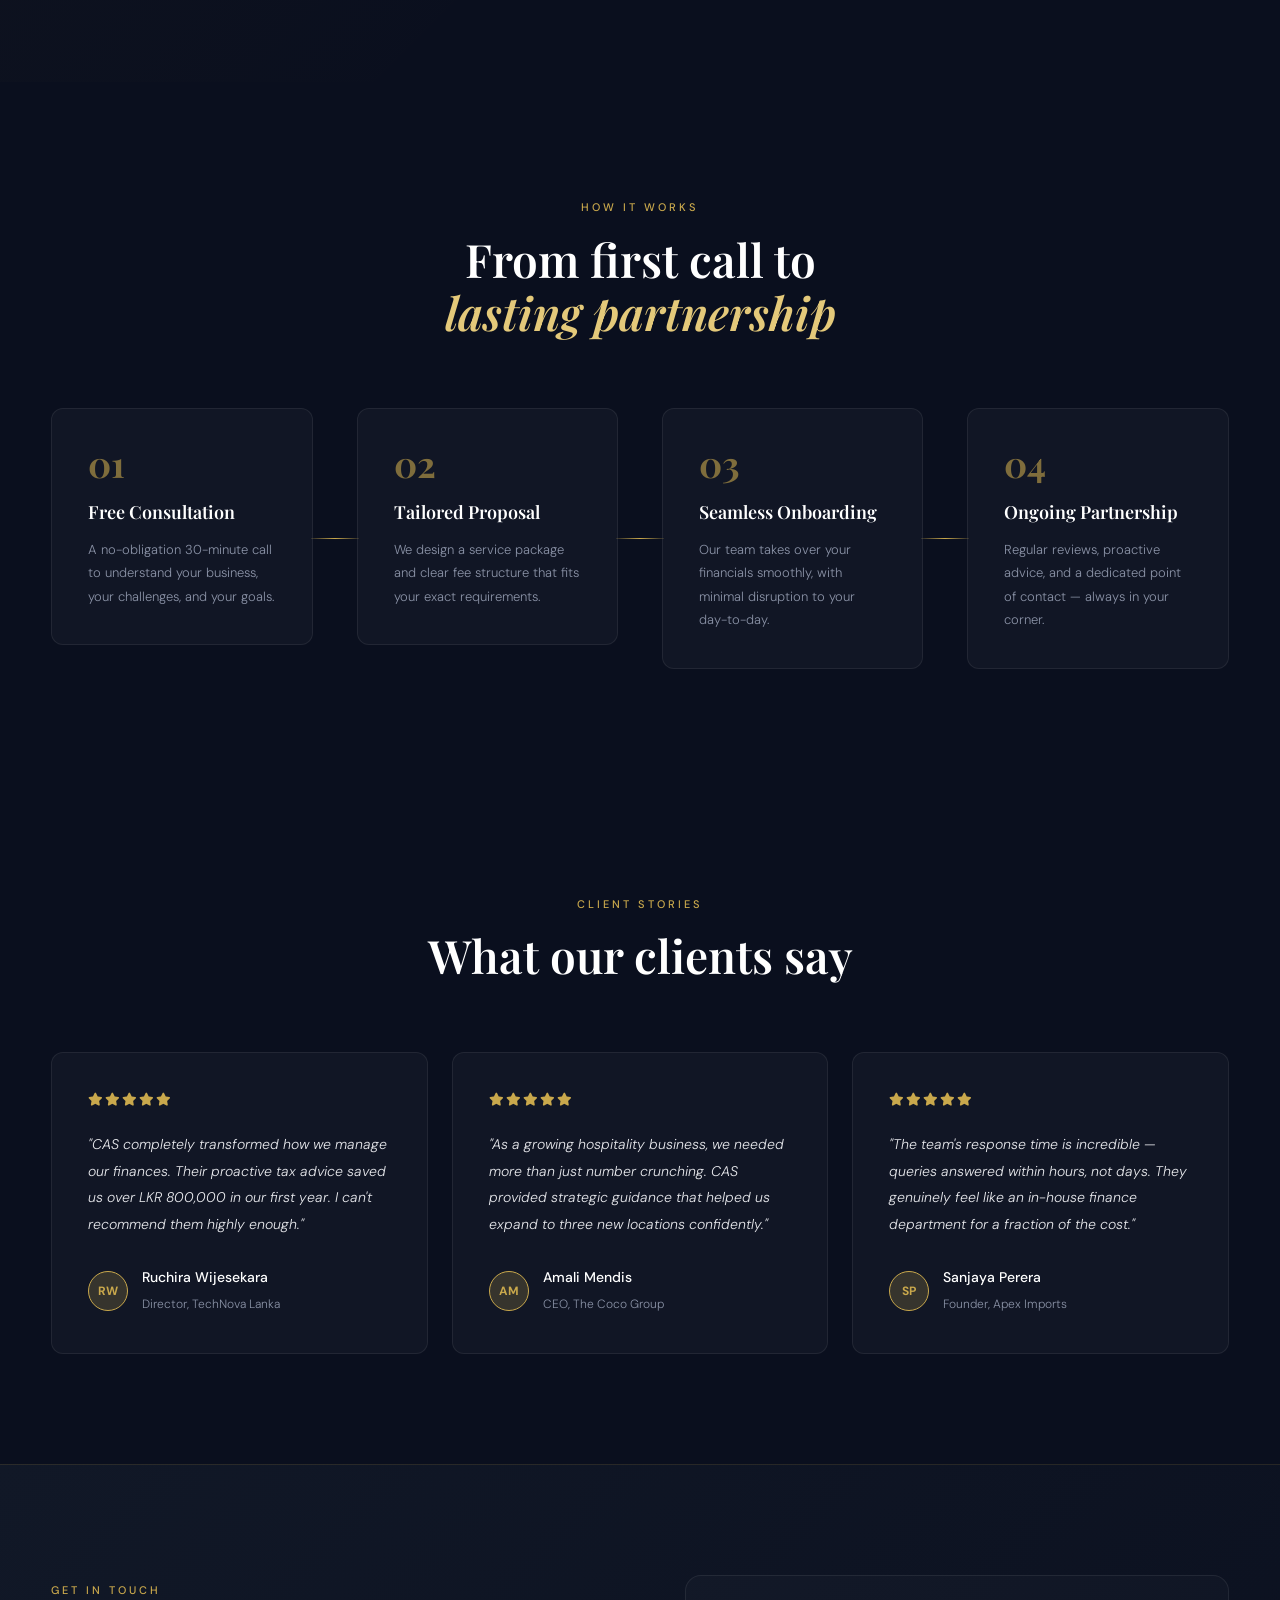
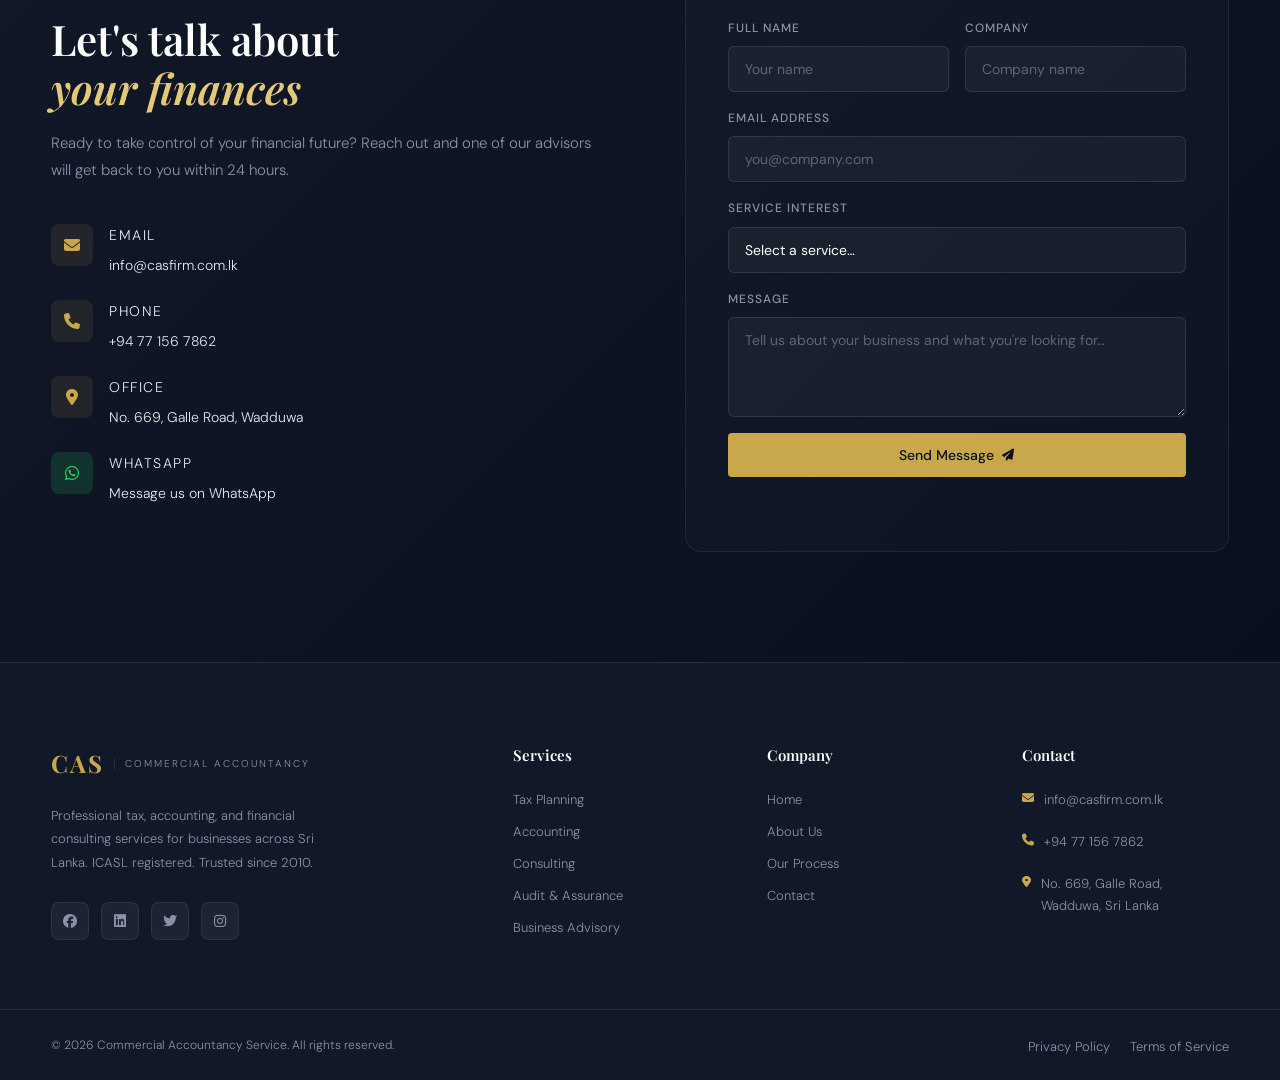
==== commit 19a8a77f: "Merge branch 'main' of https://github.com/s3h4nsa/c.a.s" ====
--- a/index.html
+++ b/index.html
@@ -142,6 +142,18 @@
   <link rel="stylesheet" href="style.css">
   <link href="https://fonts.googleapis.com/css2?family=Playfair+Display:ital,wght@0,400;0,600;0,700;1,400&family=DM+Sans:wght@300;400;500&display=swap" rel="stylesheet">
   <link rel="stylesheet" href="https://cdnjs.cloudflare.com/ajax/libs/font-awesome/6.5.0/css/all.min.css">
+  
+  <!-- Vercel Web Analytics -->
+  <script>
+    window.va = window.va || function () { (window.vaq = window.vaq || []).push(arguments); };
+  </script>
+  <script defer src="/_vercel/insights/script.js"></script>
+
+  <!-- Vercel Speed Insights -->
+  <script>
+    window.si = window.si || function () { (window.siq = window.siq || []).push(arguments); };
+  </script>
+  <script defer src="/_vercel/speed-insights/script.js"></script>
 </head>
 <body>
 
